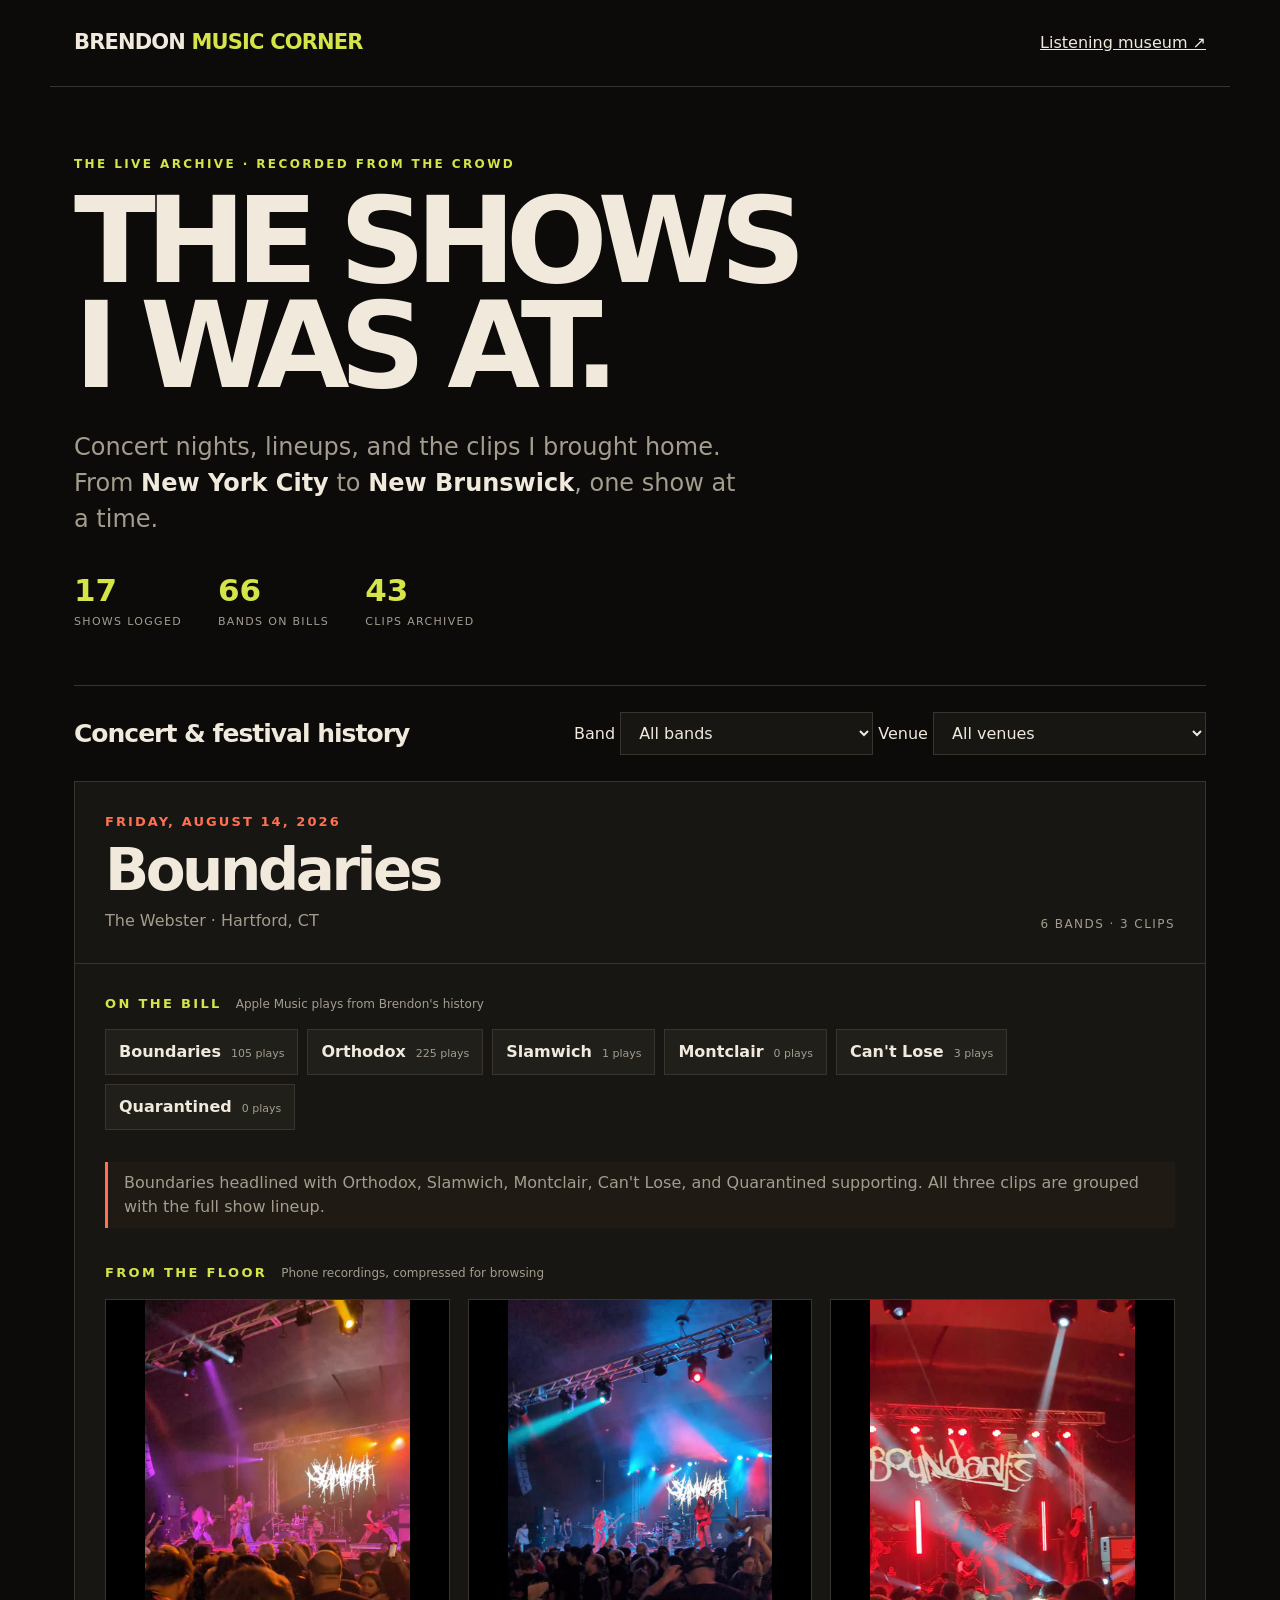
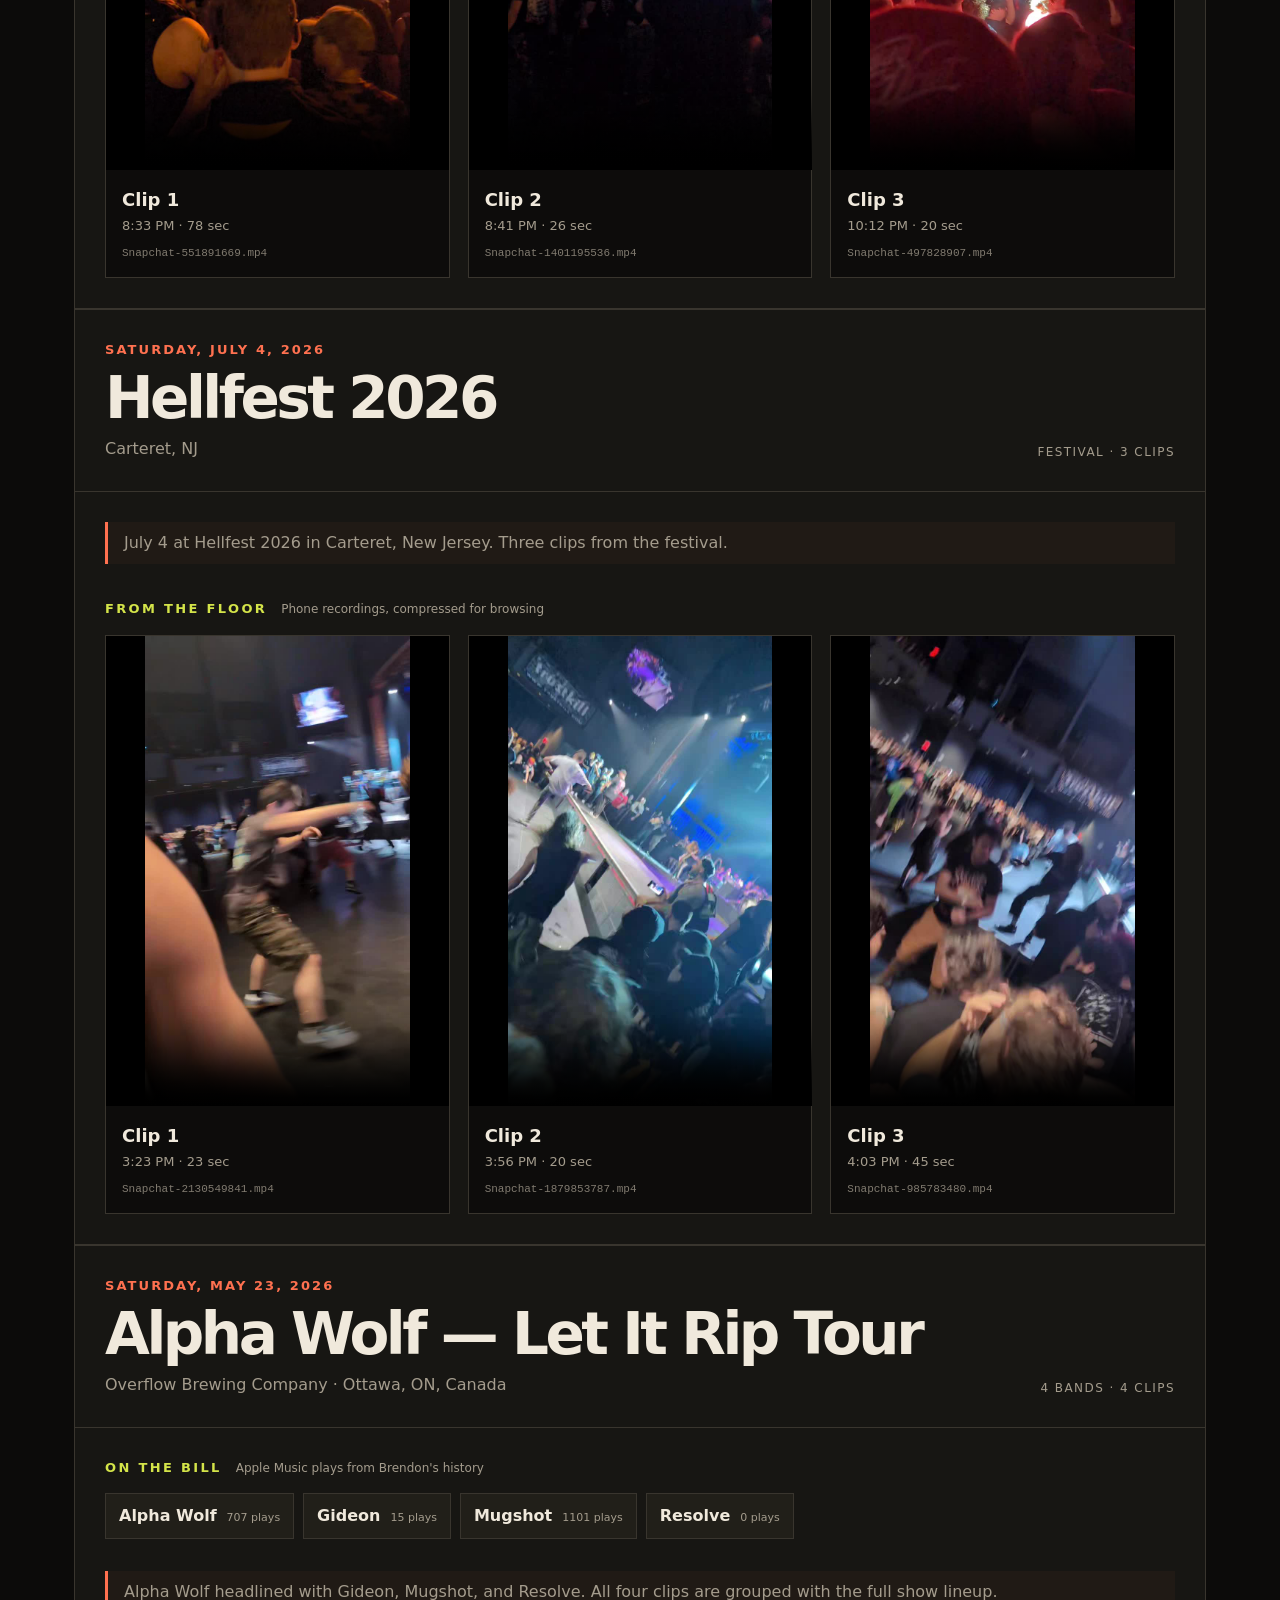
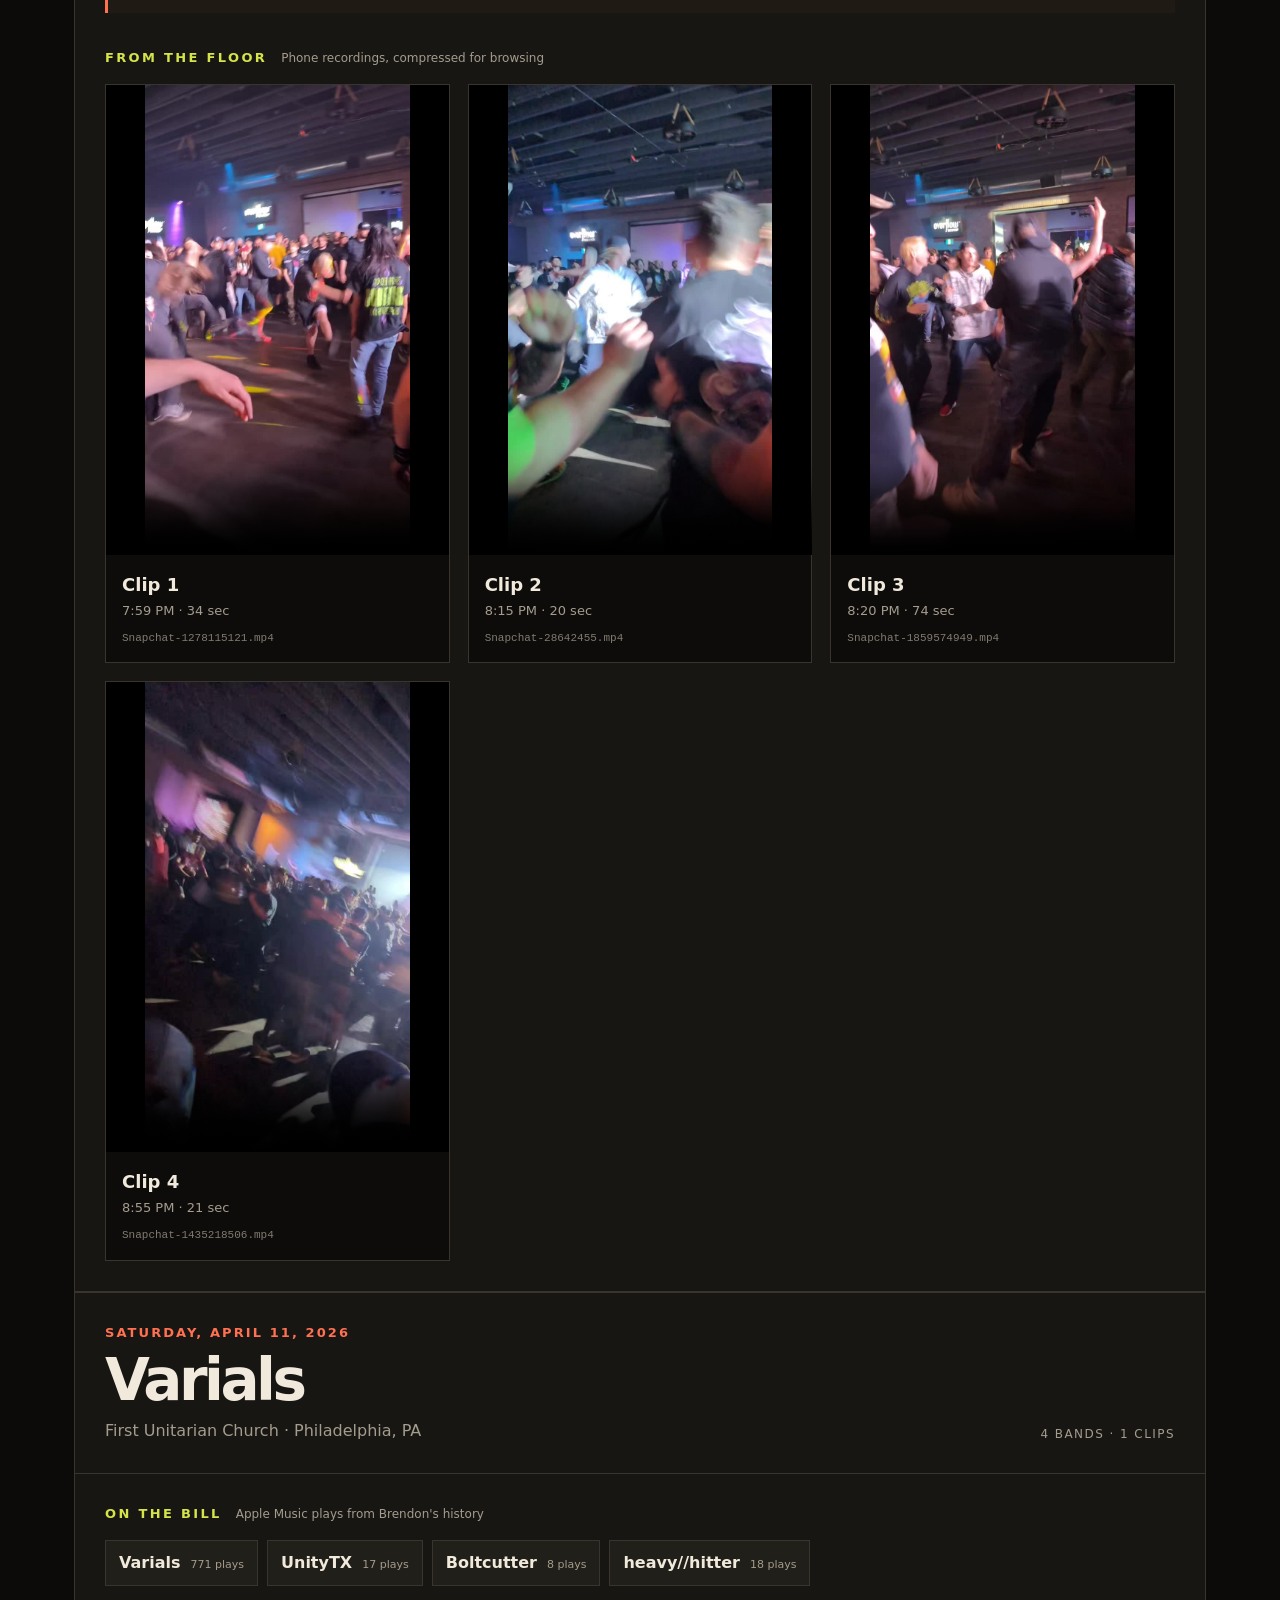
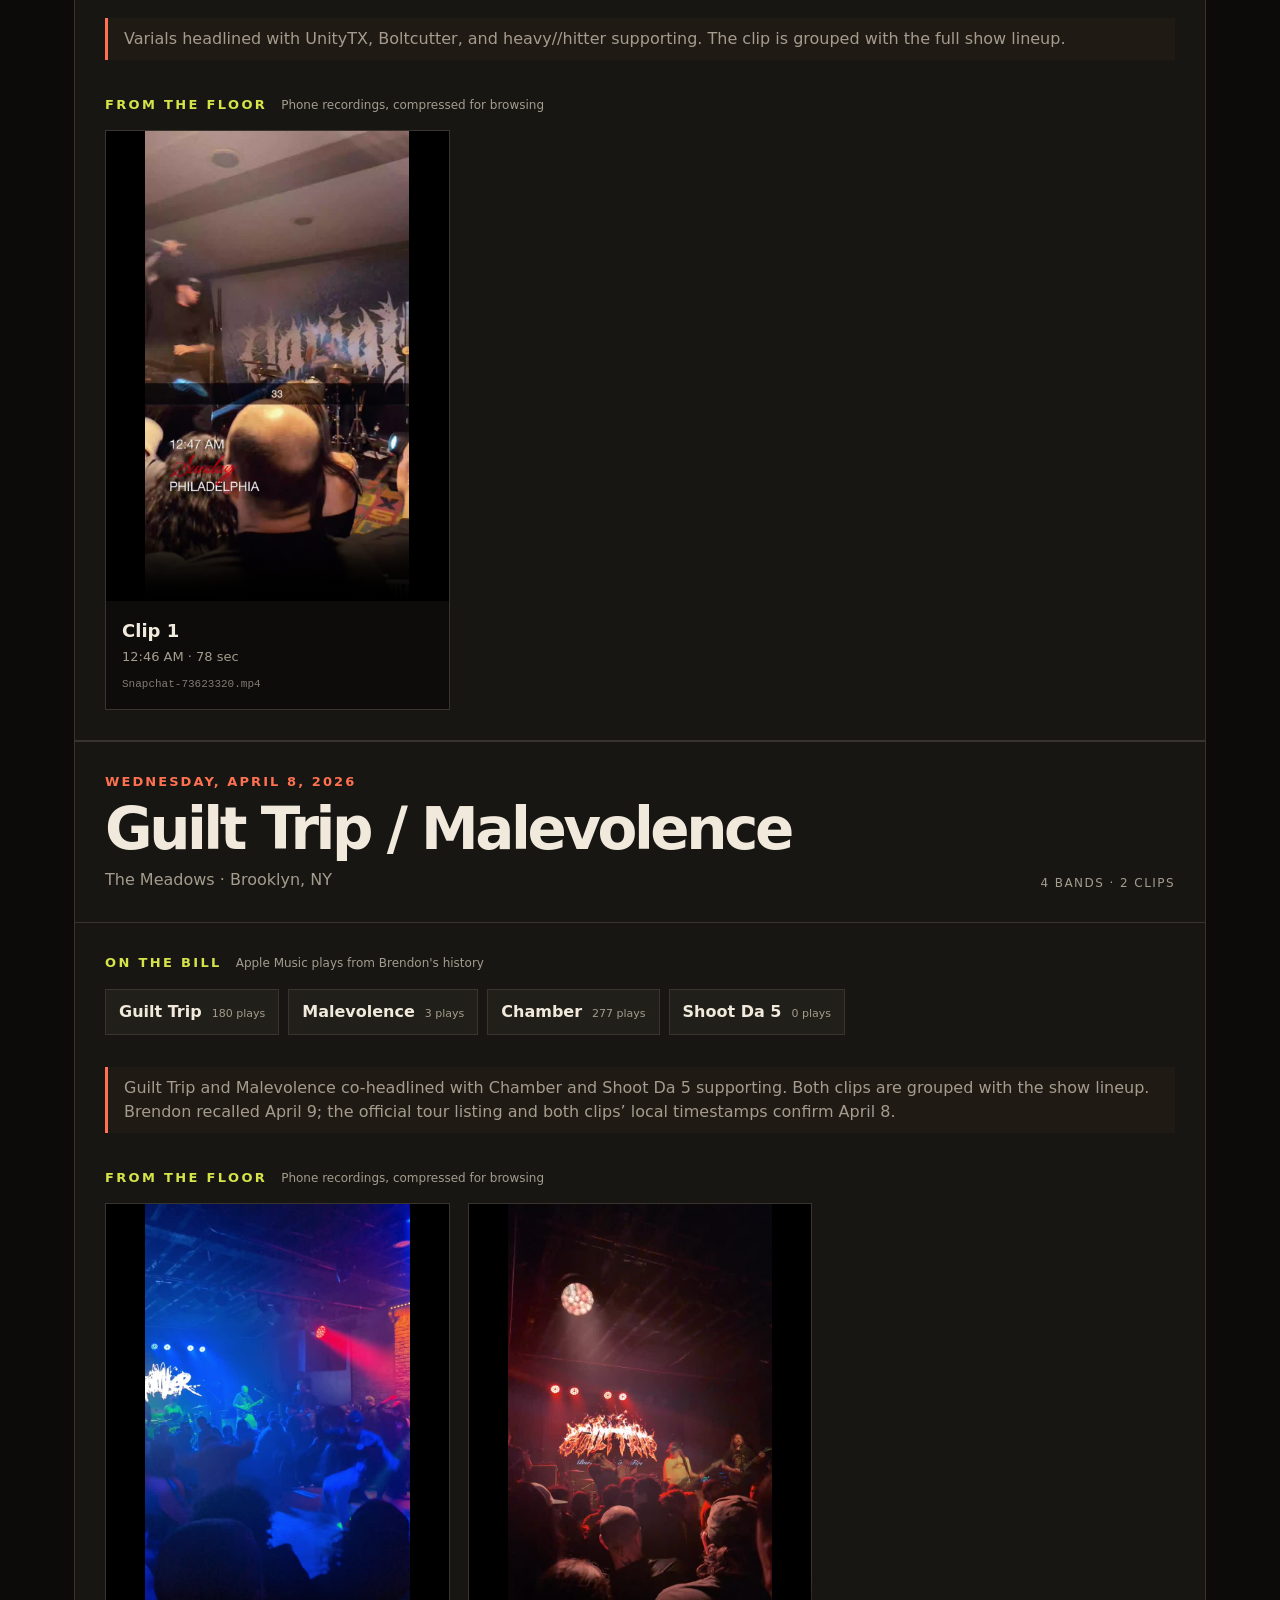
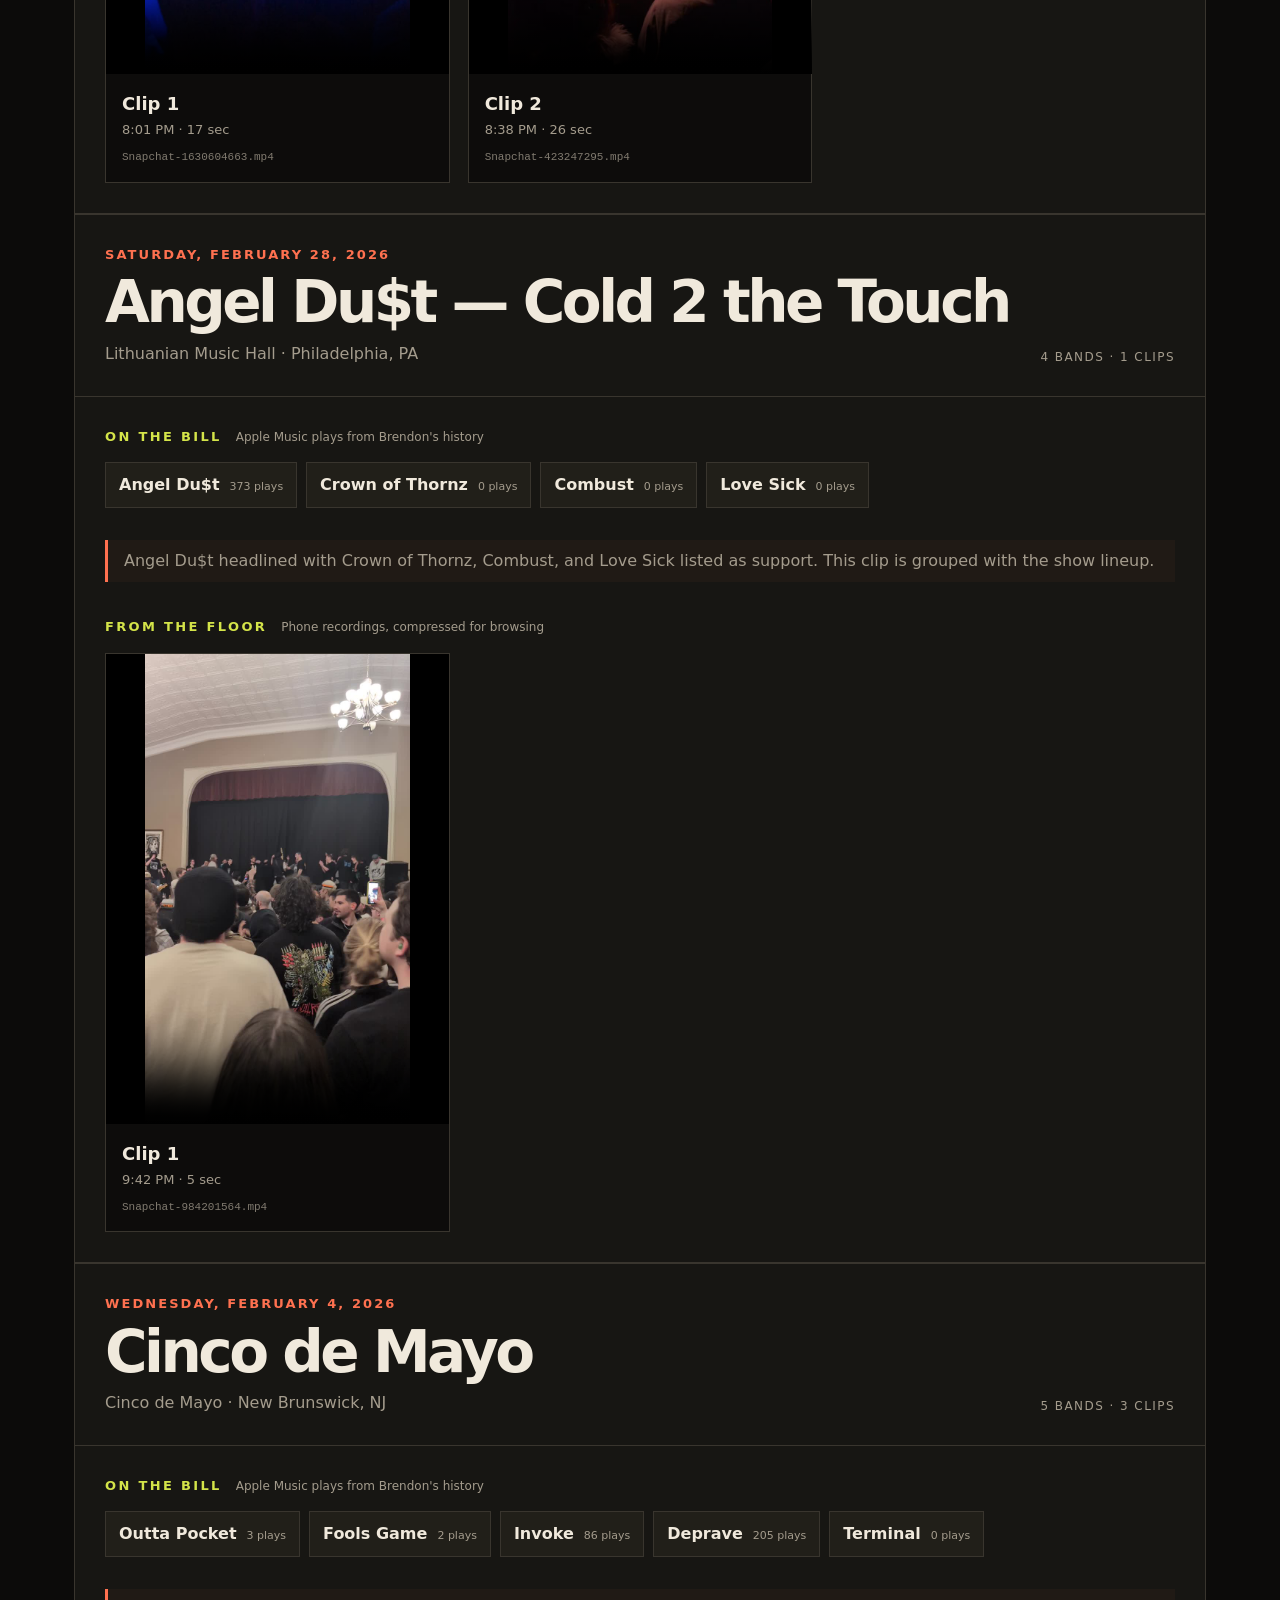
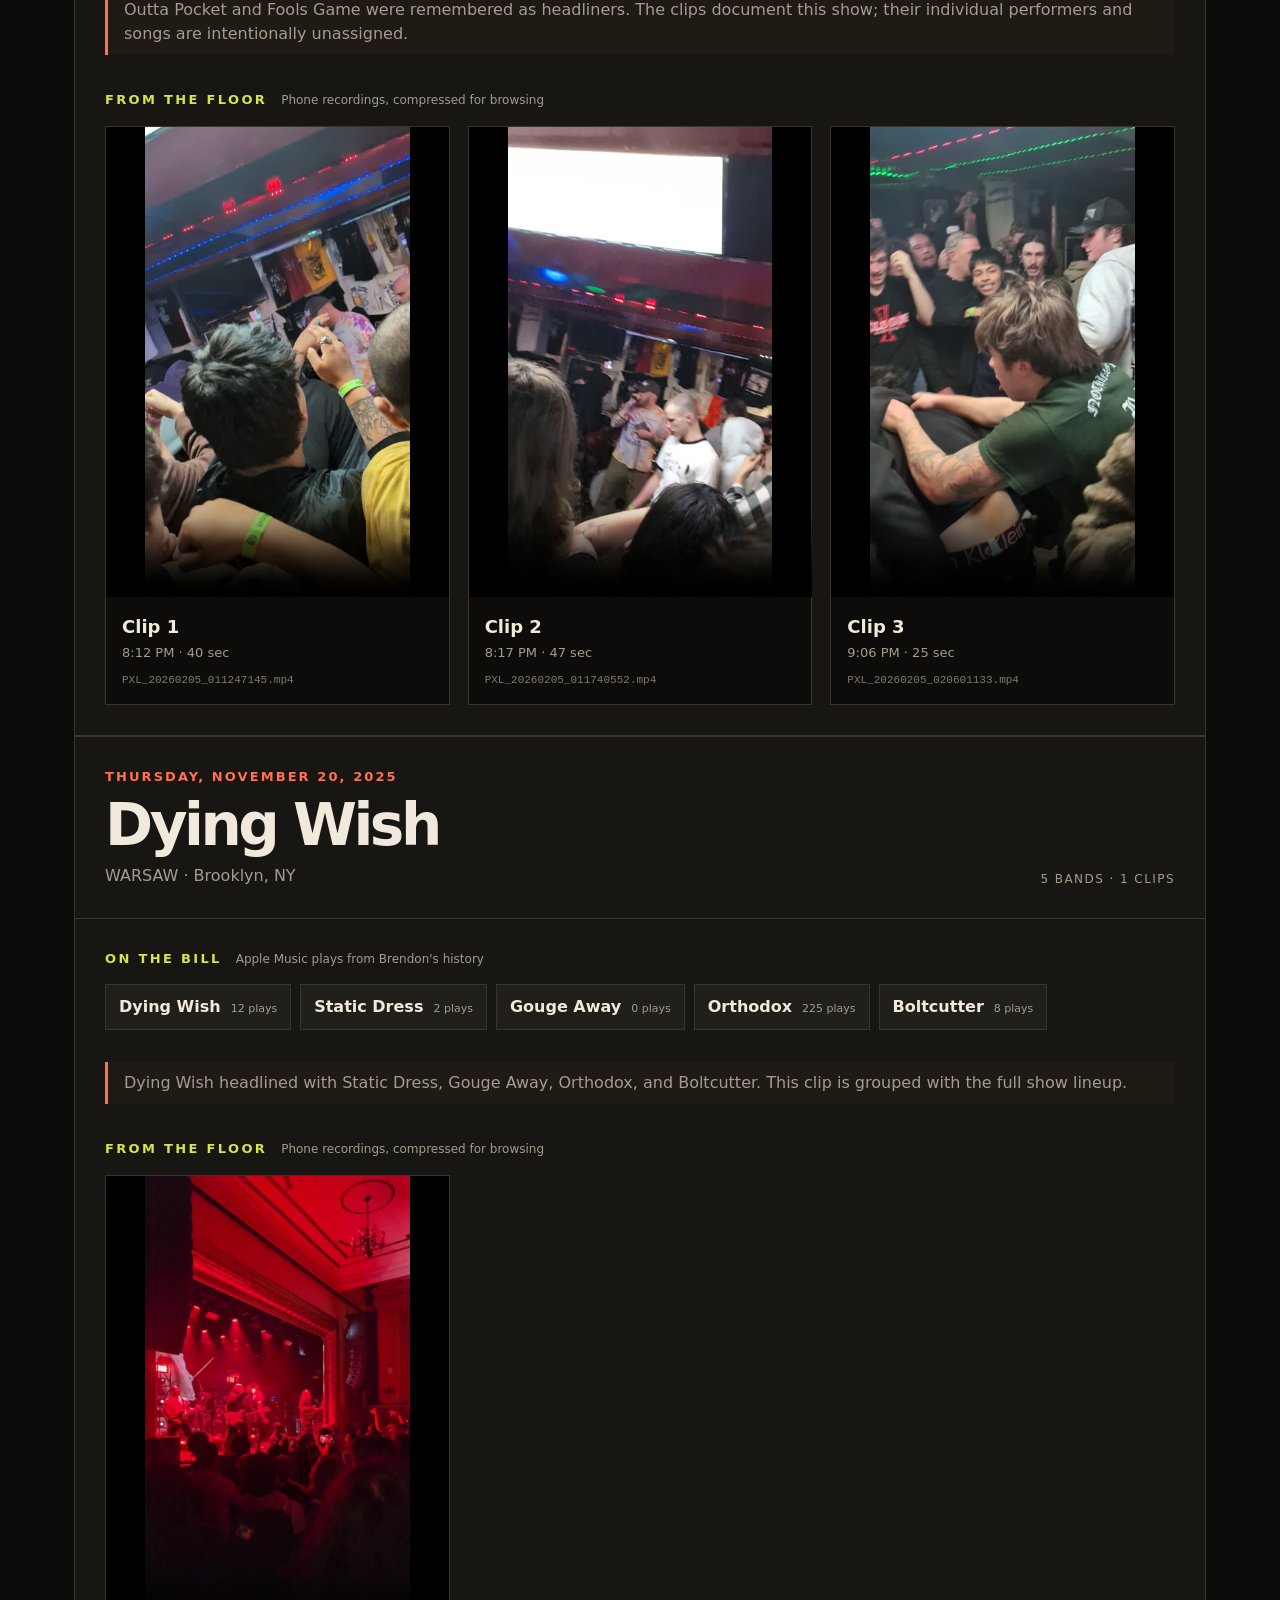
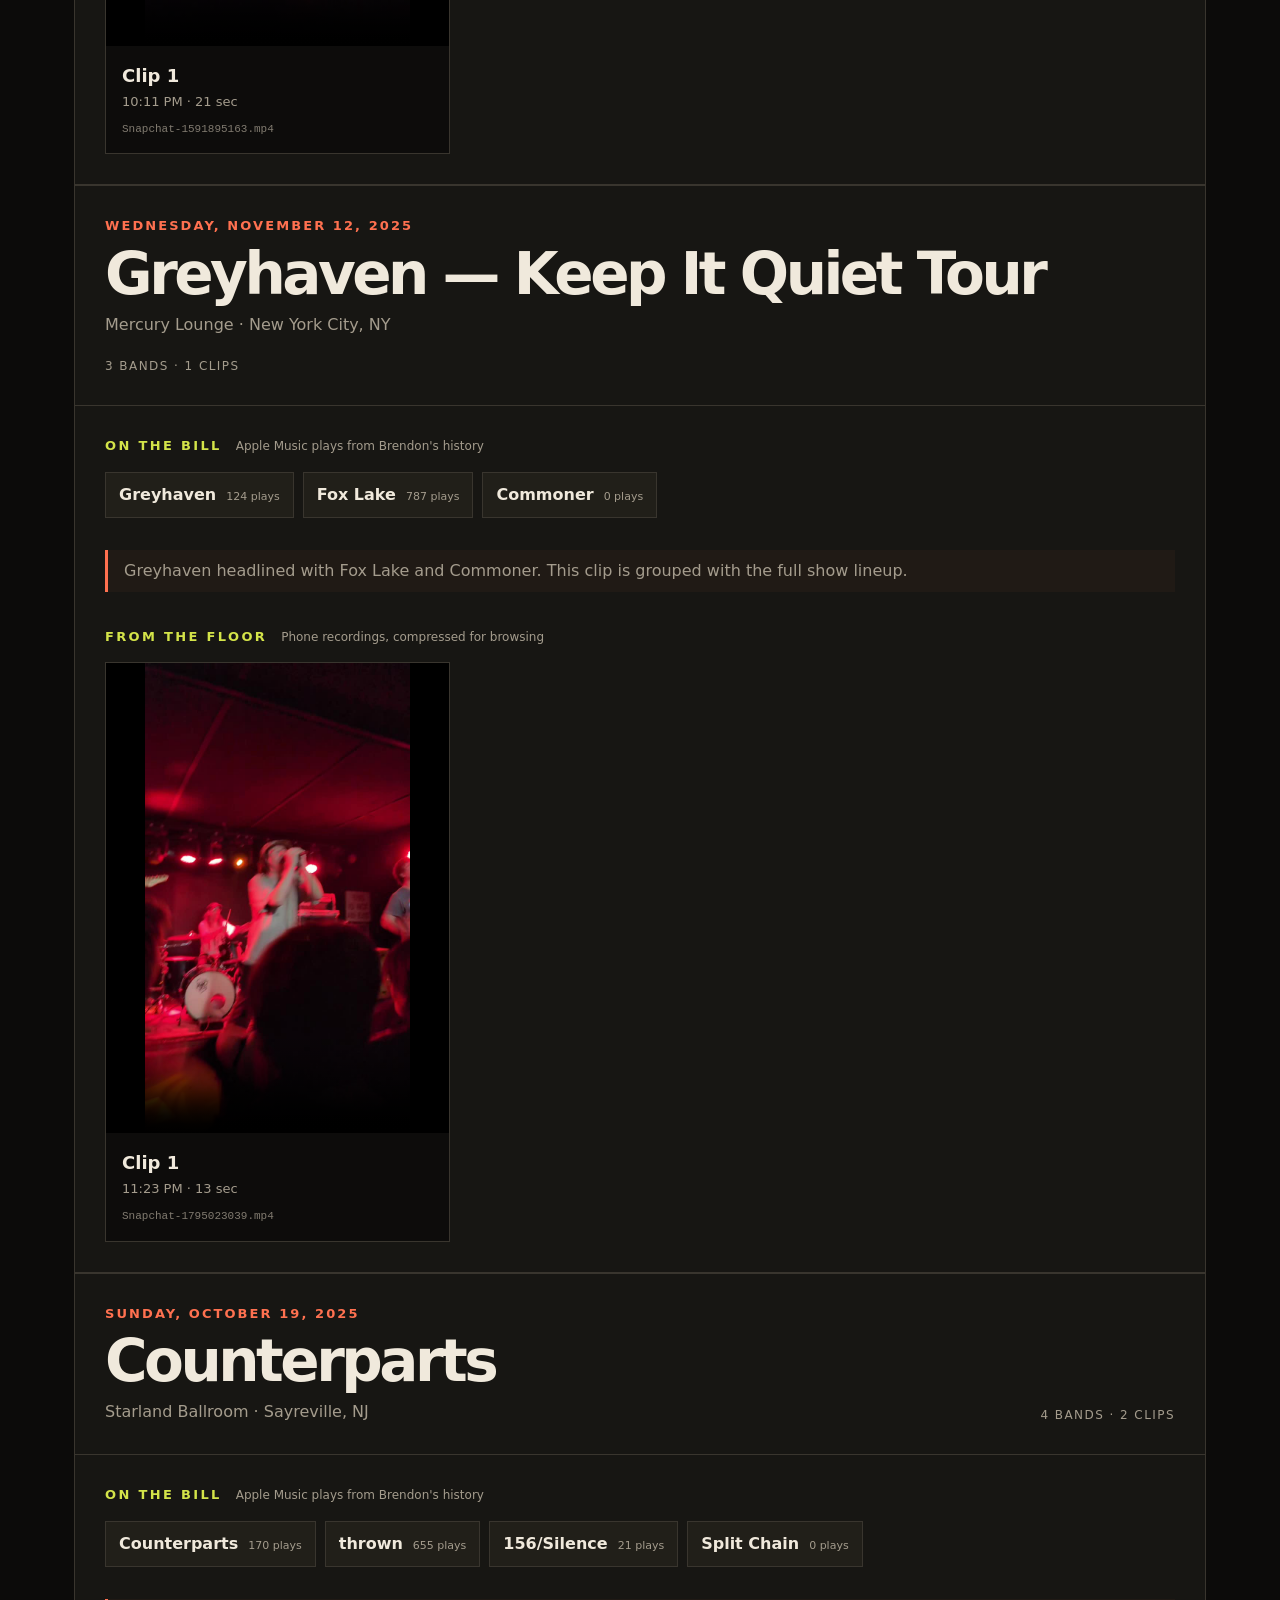
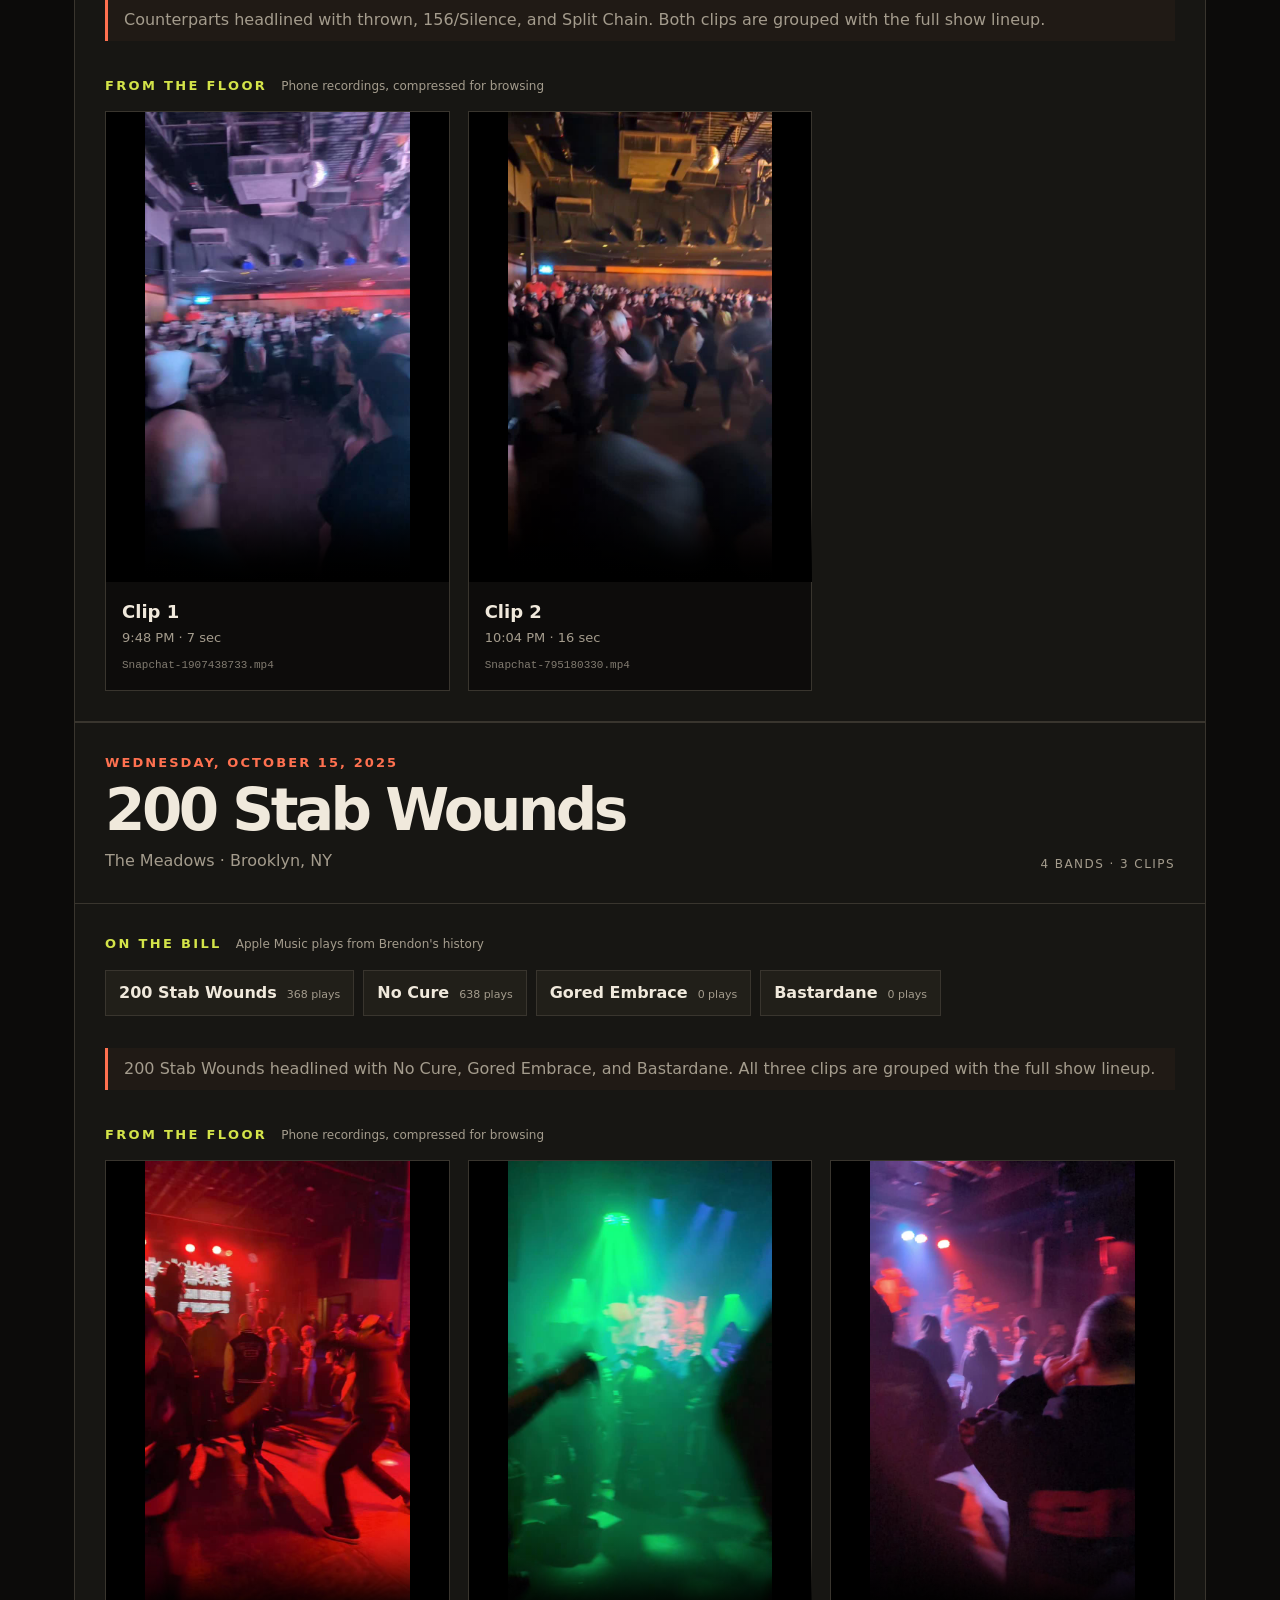
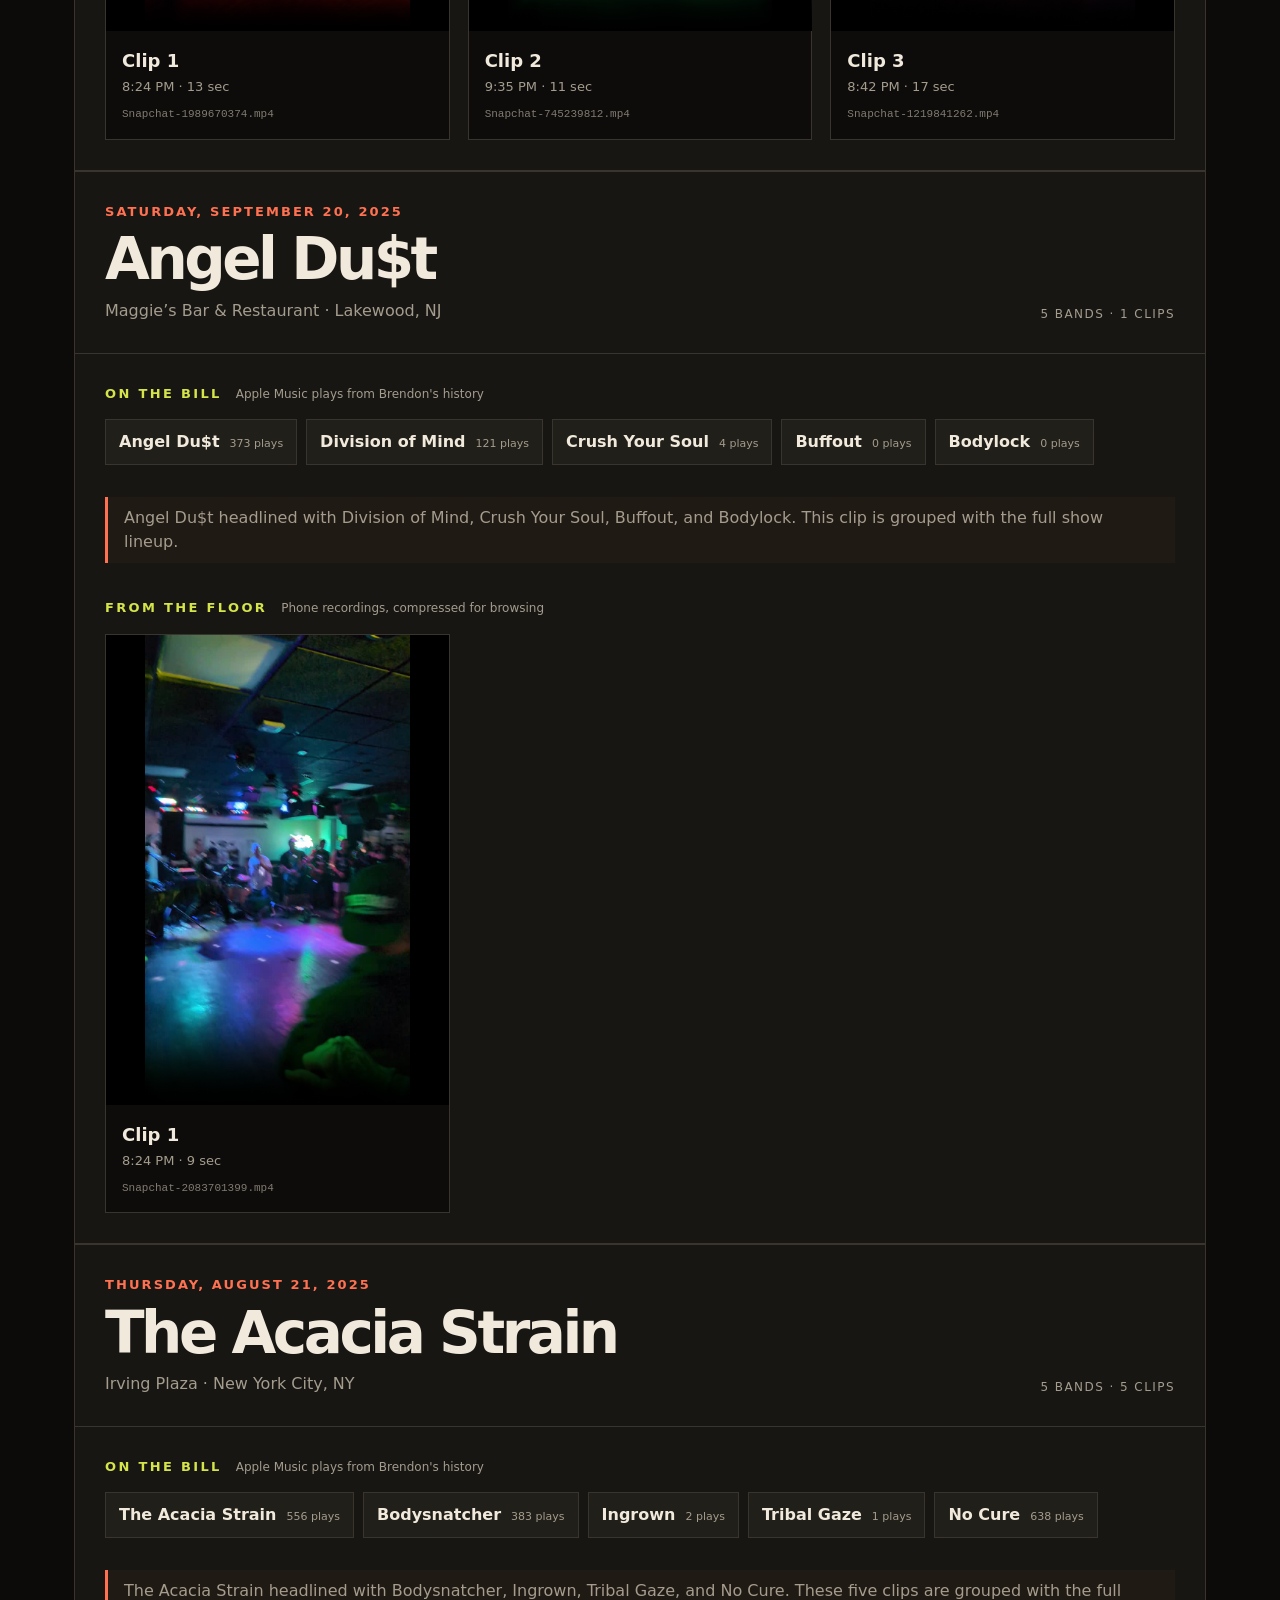
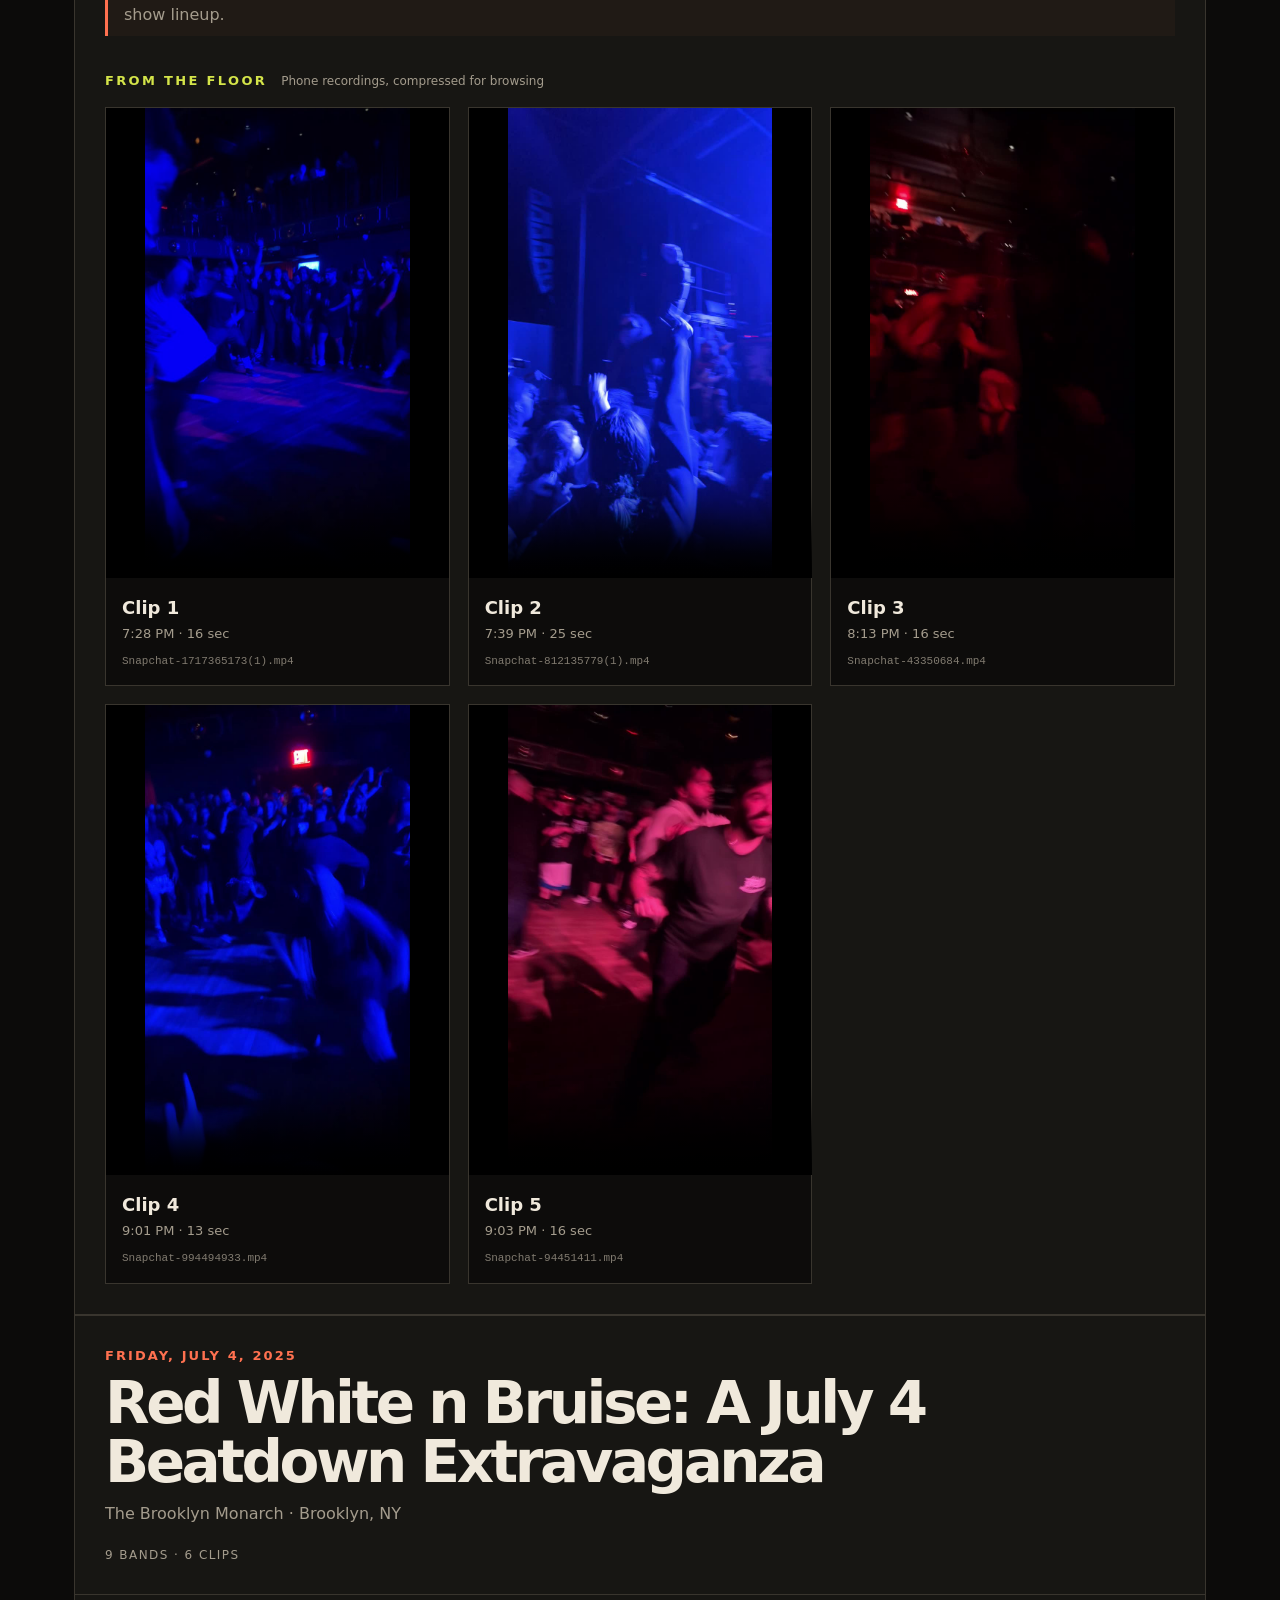
==== concerts/index.html @ b8c0dd9b "Music Museum and Concert Archive" ====
<!doctype html>
<html lang="en"><head><meta charset="utf-8"><meta name="viewport" content="width=device-width,initial-scale=1"><title>Concerts — Brendon Music Corner</title><style>
:root{color-scheme:dark;--bg:#0c0b0a;--panel:#171613;--line:#39352e;--ink:#f0e9dc;--muted:#a49c8d;--acid:#d4e449;--orange:#ff7150}*{box-sizing:border-box}body{margin:0;background:var(--bg);color:var(--ink);font:16px/1.5 system-ui,Arial,sans-serif}a{color:inherit}button,select{font:inherit}header{max-width:1180px;margin:auto;padding:27px 24px;display:flex;align-items:center;justify-content:space-between;border-bottom:1px solid var(--line)}.brand{font-weight:900;letter-spacing:-.04em;font-size:21px;text-decoration:none}.brand em{color:var(--acid);font-style:normal}header span{font-size:12px;text-transform:uppercase;letter-spacing:.16em;color:var(--muted)}main{max-width:1180px;margin:auto;padding:36px 24px 100px}.eyebrow{font-size:12px;text-transform:uppercase;letter-spacing:.2em;color:var(--acid);font-weight:800}.hero{border-bottom:1px solid var(--line);padding:32px 0 55px}h1{font-size:clamp(52px,10vw,120px);line-height:.88;letter-spacing:-.085em;text-transform:uppercase;margin:15px 0 30px;max-width:920px}.hero p{font-size:clamp(18px,2vw,24px);color:var(--muted);max-width:680px;margin:0}.hero strong{color:var(--ink)}.stats{display:flex;gap:36px;flex-wrap:wrap;margin-top:38px}.stat strong{display:block;font-size:31px;line-height:1;color:var(--acid)}.stat small{display:block;text-transform:uppercase;letter-spacing:.12em;color:var(--muted);font-size:11px;margin-top:8px}.toolbar{display:flex;gap:12px;justify-content:space-between;align-items:center;flex-wrap:wrap;padding:26px 0}.toolbar h2{margin:0;font-size:25px;letter-spacing:-.04em}.toolbar select{background:var(--panel);border:1px solid var(--line);color:var(--ink);padding:10px 14px;min-width:170px}.show{background:var(--panel);border:1px solid var(--line);overflow:hidden}.show-head{padding:30px;display:flex;justify-content:space-between;align-items:end;gap:20px;flex-wrap:wrap;border-bottom:1px solid var(--line)}.date{color:var(--orange);font-size:13px;text-transform:uppercase;letter-spacing:.16em;font-weight:900}.show h3{font-size:clamp(30px,5vw,58px);line-height:1.02;letter-spacing:-.06em;margin:9px 0}.location{color:var(--muted)}.count{font-size:12px;text-transform:uppercase;color:var(--muted);letter-spacing:.12em}.inside{padding:30px}.section-title{display:flex;align-items:baseline;gap:14px;margin:0 0 16px}.section-title h4{font-size:13px;letter-spacing:.18em;text-transform:uppercase;margin:0;color:var(--acid)}.section-title span{font-size:12px;color:var(--muted)}.bands{display:flex;flex-wrap:wrap;gap:9px;margin-bottom:32px}.band{padding:10px 13px;border:1px solid var(--line);background:#211f19;font-weight:750}.band small{font-size:11px;color:var(--muted);font-weight:400;margin-left:10px}.note{border-left:3px solid var(--orange);padding:9px 16px;color:var(--muted);margin:0 0 35px;background:#201a15}.clips{display:grid;grid-template-columns:repeat(3,minmax(0,1fr));gap:18px}.clip{border:1px solid var(--line);background:#0d0c0b;min-width:0}.clip video{display:block;width:100%;aspect-ratio:9/16;max-height:470px;object-fit:contain;background:black}.clip-info{padding:16px}.clip-info b{display:block;font-size:18px}.clip-info span{color:var(--muted);font-size:13px}.clip-info code{display:block;overflow-wrap:anywhere;color:#817b70;font-size:11px;margin-top:8px}footer{color:var(--muted);font-size:13px;margin-top:45px;border-top:1px solid var(--line);padding-top:20px}footer a{color:var(--acid)}.empty{padding:60px;color:var(--muted);border:1px solid var(--line)}@media(max-width:720px){.clips{grid-template-columns:1fr}.clip video{max-height:650px}.show-head,.inside{padding:20px}header span{display:none}}
</style></head><body><header><a class="brand" href="../">BRENDON <em>MUSIC CORNER</em></a><a href="../">Listening museum ↗</a></header><main><div class="hero"><div class="eyebrow">The live archive · recorded from the crowd</div><h1>THE SHOWS<br>I WAS AT.</h1><p>Concert nights, lineups, and the clips I brought home. From <strong>New York City</strong> to <strong>New Brunswick</strong>, one show at a time.</p><div class="stats"><div class="stat"><strong id="showTotal">3</strong><small>Shows logged</small></div><div class="stat"><strong id="bandTotal">19</strong><small>Bands on bills</small></div><div class="stat"><strong id="clipTotal">14</strong><small>Clips archived</small></div></div></div><div class="toolbar"><h2>Concert & festival history</h2><div><label for="artist">Band </label><select id="artist"><option value="">All bands</option></select> <label for="venue">Venue </label><select id="venue"><option value="">All venues</option></select></div></div><div id="shows"></div><footer>Lineups: <a href="https://www.concertarchives.org/concerts/red-white-n-bruise-a-july-4-beatdown-extravaganza" target="_blank" rel="noopener noreferrer">Brooklyn</a> · <a href="https://www.concertarchives.org/bands/fools-game" target="_blank" rel="noopener noreferrer">New Brunswick</a>. <a href="https://www.pollstar.com/events/the-acacia-strain-at-irving-plaza-8956085" target="_blank" rel="noopener noreferrer">Irving Plaza</a>. Clip times reflect the original files in New York time; clips are grouped by show.</footer></main><script id="concert-data" type="application/json">[{"id": "2026-08-14-the-webster", "date": "2026-08-14", "title": "Boundaries", "eventType": "show", "venue": "The Webster", "city": "Hartford", "region": "CT", "lineup": ["Boundaries", "Orthodox", "Slamwich", "Montclair", "Can't Lose", "Quarantined"], "metadataSource": "Brendon \u2014 supplied date, venue, and lineup", "note": "Boundaries headlined with Orthodox, Slamwich, Montclair, Can't Lose, and Quarantined supporting. All three clips are grouped with the full show lineup.", "artistPlays": {"Boundaries": 105, "Orthodox": 225, "Slamwich": 1, "Can't Lose": 3}, "media": [{"id": "clip-Snapchat-551891669", "type": "video", "file": "media/Snapchat-551891669.mp4", "original": "Snapchat-551891669.mp4", "poster": "media/Snapchat-551891669.jpg", "capturedLocal": "2026-08-14T20:33:49-04:00", "durationSeconds": 77.58}, {"id": "clip-Snapchat-1401195536", "type": "video", "file": "media/Snapchat-1401195536.mp4", "original": "Snapchat-1401195536.mp4", "poster": "media/Snapchat-1401195536.jpg", "capturedLocal": "2026-08-14T20:41:47-04:00", "durationSeconds": 26.47}, {"id": "clip-Snapchat-497828907", "type": "video", "file": "media/Snapchat-497828907.mp4", "original": "Snapchat-497828907.mp4", "poster": "media/Snapchat-497828907.jpg", "capturedLocal": "2026-08-14T22:12:22-04:00", "durationSeconds": 20.06}]}, {"id": "2026-07-04-hellfest", "date": "2026-07-04", "title": "Hellfest 2026", "eventType": "festival", "venue": null, "city": "Carteret", "region": "NJ", "lineup": [], "note": "July 4 at Hellfest 2026 in Carteret, New Jersey. Three clips from the festival.", "artistPlays": {}, "media": [{"id": "clip-Snapchat-2130549841", "type": "video", "file": "media/Snapchat-2130549841.mp4", "original": "Snapchat-2130549841.mp4", "poster": "media/Snapchat-2130549841.jpg", "capturedLocal": "2026-07-04T15:23:36-04:00", "durationSeconds": 22.69}, {"id": "clip-Snapchat-1879853787", "type": "video", "file": "media/Snapchat-1879853787.mp4", "original": "Snapchat-1879853787.mp4", "poster": "media/Snapchat-1879853787.jpg", "capturedLocal": "2026-07-04T15:56:42-04:00", "durationSeconds": 19.52}, {"id": "clip-Snapchat-985783480", "type": "video", "file": "media/Snapchat-985783480.mp4", "original": "Snapchat-985783480.mp4", "poster": "media/Snapchat-985783480.jpg", "capturedLocal": "2026-07-04T16:03:49-04:00", "durationSeconds": 44.98}], "metadataSource": "Brendon \u2014 supplied date, festival name, and location"}, {"id": "2026-05-23-overflow-ottawa", "date": "2026-05-23", "title": "Alpha Wolf \u2014 Let It Rip Tour", "eventType": "show", "venue": "Overflow Brewing Company", "city": "Ottawa", "region": "ON", "country": "Canada", "lineup": ["Alpha Wolf", "Gideon", "Mugshot", "Resolve"], "lineupSource": "https://www.jambase.com/show/alpha-wolf-overflow-brewing-company-20260523", "note": "Alpha Wolf headlined with Gideon, Mugshot, and Resolve. All four clips are grouped with the full show lineup.", "artistPlays": {"Mugshot": 1101, "Alpha Wolf": 707, "Gideon": 15}, "media": [{"id": "clip-Snapchat-1278115121", "type": "video", "file": "media/Snapchat-1278115121.mp4", "original": "Snapchat-1278115121.mp4", "poster": "media/Snapchat-1278115121.jpg", "capturedLocal": "2026-05-23T19:59:43-04:00", "durationSeconds": 34.21}, {"id": "clip-Snapchat-28642455", "type": "video", "file": "media/Snapchat-28642455.mp4", "original": "Snapchat-28642455.mp4", "poster": "media/Snapchat-28642455.jpg", "capturedLocal": "2026-05-23T20:15:09-04:00", "durationSeconds": 20.07}, {"id": "clip-Snapchat-1859574949", "type": "video", "file": "media/Snapchat-1859574949.mp4", "original": "Snapchat-1859574949.mp4", "poster": "media/Snapchat-1859574949.jpg", "capturedLocal": "2026-05-23T20:20:43-04:00", "durationSeconds": 74.3}, {"id": "clip-Snapchat-1435218506", "type": "video", "file": "media/Snapchat-1435218506.mp4", "original": "Snapchat-1435218506.mp4", "poster": "media/Snapchat-1435218506.jpg", "capturedLocal": "2026-05-23T20:55:58-04:00", "durationSeconds": 20.73}]}, {"id": "2026-04-11-first-unitarian-church", "date": "2026-04-11", "title": "Varials", "eventType": "show", "venue": "First Unitarian Church", "city": "Philadelphia", "region": "PA", "lineup": ["Varials", "UnityTX", "Boltcutter", "heavy//hitter"], "metadataSource": "Brendon \u2014 supplied date, venue, and lineup", "note": "Varials headlined with UnityTX, Boltcutter, and heavy//hitter supporting. The clip is grouped with the full show lineup.", "artistPlays": {"Varials": 771, "UnityTX": 17, "Boltcutter": 8, "heavy//hitter": 18}, "media": [{"id": "clip-Snapchat-73623320", "type": "video", "file": "media/Snapchat-73623320.mp4", "original": "Snapchat-73623320.mp4", "poster": "media/Snapchat-73623320.jpg", "capturedLocal": "2026-04-12T00:46:57-04:00", "durationSeconds": 78.14}]}, {"id": "2026-04-08-the-meadows", "date": "2026-04-08", "title": "Guilt Trip / Malevolence", "eventType": "show", "venue": "The Meadows", "city": "Brooklyn", "region": "NY", "lineup": ["Guilt Trip", "Malevolence", "Chamber", "Shoot Da 5"], "lineupSource": "https://www.concertarchives.org/bands/shoot-da-5", "dateSource": "https://www.nuclearblast.com/blogs/news/malevolence-announce-co-headline-spring-tour-with-guilt-trip", "note": "Guilt Trip and Malevolence co-headlined with Chamber and Shoot Da 5 supporting. Both clips are grouped with the show lineup. Brendon recalled April 9; the official tour listing and both clips\u2019 local timestamps confirm April 8.", "artistPlays": {"Guilt Trip": 180, "Malevolence": 3, "Chamber": 277}, "media": [{"id": "clip-Snapchat-1630604663", "type": "video", "file": "media/Snapchat-1630604663.mp4", "original": "Snapchat-1630604663.mp4", "poster": "media/Snapchat-1630604663.jpg", "capturedLocal": "2026-04-08T20:01:29-04:00", "durationSeconds": 16.88}, {"id": "clip-Snapchat-423247295", "type": "video", "file": "media/Snapchat-423247295.mp4", "original": "Snapchat-423247295.mp4", "poster": "media/Snapchat-423247295.jpg", "capturedLocal": "2026-04-08T20:38:07-04:00", "durationSeconds": 25.84}]}, {"id": "2026-02-28-lithuanian-music-hall", "date": "2026-02-28", "title": "Angel Du$t \u2014 Cold 2 the Touch", "eventType": "show", "venue": "Lithuanian Music Hall", "city": "Philadelphia", "region": "PA", "lineup": ["Angel Du$t", "Crown of Thornz", "Combust", "Love Sick"], "lineupSource": "https://philly.askapunk.net/place/35/Lithuanian%20Music%20Hall", "note": "Angel Du$t headlined with Crown of Thornz, Combust, and Love Sick listed as support. This clip is grouped with the show lineup.", "artistPlays": {"Angel Du$t": 373}, "media": [{"id": "clip-Snapchat-984201564", "type": "video", "file": "media/Snapchat-984201564.mp4", "original": "Snapchat-984201564.mp4", "poster": "media/Snapchat-984201564.jpg", "capturedLocal": "2026-02-28T21:42:31-05:00", "durationSeconds": 4.85}]}, {"id": "2026-02-04-cinco-de-mayo", "date": "2026-02-04", "venue": "Cinco de Mayo", "city": "New Brunswick", "region": "NJ", "lineup": ["Outta Pocket", "Fools Game", "Invoke", "Deprave", "Terminal"], "lineupSource": "https://www.concertarchives.org/bands/fools-game", "note": "Outta Pocket and Fools Game were remembered as headliners. The clips document this show; their individual performers and songs are intentionally unassigned.", "artistPlays": {"Outta Pocket": 3, "Fools Game": 2, "Invoke": 86, "Deprave": 205, "Terminal": 0}, "media": [{"id": "clip-1", "type": "video", "file": "media/PXL_20260205_011247145.mp4", "original": "PXL_20260205_011247145.mp4", "poster": "media/PXL_20260205_011247145.jpg", "capturedLocal": "2026-02-04T20:12:47-05:00", "durationSeconds": 40.17}, {"id": "clip-2", "type": "video", "file": "media/PXL_20260205_011740552.mp4", "original": "PXL_20260205_011740552.mp4", "poster": "media/PXL_20260205_011740552.jpg", "capturedLocal": "2026-02-04T20:17:40-05:00", "durationSeconds": 47.46}, {"id": "clip-3", "type": "video", "file": "media/PXL_20260205_020601133.mp4", "original": "PXL_20260205_020601133.mp4", "poster": "media/PXL_20260205_020601133.jpg", "capturedLocal": "2026-02-04T21:06:01-05:00", "durationSeconds": 24.58}]}, {"id": "2025-11-20-warsaw", "date": "2025-11-20", "title": "Dying Wish", "eventType": "show", "venue": "WARSAW", "city": "Brooklyn", "region": "NY", "lineup": ["Dying Wish", "Static Dress", "Gouge Away", "Orthodox", "Boltcutter"], "metadataSource": "Brendon \u2014 date, venue, and lineup supplied", "note": "Dying Wish headlined with Static Dress, Gouge Away, Orthodox, and Boltcutter. This clip is grouped with the full show lineup.", "artistPlays": {"Orthodox": 225, "Static Dress": 2, "Boltcutter": 8, "Dying Wish": 12}, "media": [{"id": "clip-Snapchat-1591895163", "type": "video", "file": "media/Snapchat-1591895163.mp4", "original": "Snapchat-1591895163.mp4", "poster": "media/Snapchat-1591895163.jpg", "capturedLocal": "2025-11-20T22:11:21-05:00", "durationSeconds": 21.48}]}, {"id": "2025-11-12-mercury-lounge", "date": "2025-11-12", "title": "Greyhaven \u2014 Keep It Quiet Tour", "eventType": "show", "venue": "Mercury Lounge", "city": "New York City", "region": "NY", "lineup": ["Greyhaven", "Fox Lake", "Commoner"], "lineupSource": "https://discover.events.com/us/new-york/bowery/e/amp/leisure/greyhaven-quiet-tour-mercury-lounge-454652069", "note": "Greyhaven headlined with Fox Lake and Commoner. This clip is grouped with the full show lineup.", "artistPlays": {"Fox Lake": 787, "Greyhaven": 124}, "media": [{"id": "clip-Snapchat-1795023039", "type": "video", "file": "media/Snapchat-1795023039.mp4", "original": "Snapchat-1795023039.mp4", "poster": "media/Snapchat-1795023039.jpg", "capturedLocal": "2025-11-12T23:23:59-05:00", "durationSeconds": 12.77}]}, {"id": "2025-10-19-starland-ballroom", "date": "2025-10-19", "title": "Counterparts", "eventType": "show", "venue": "Starland Ballroom", "city": "Sayreville", "region": "NJ", "lineup": ["Counterparts", "thrown", "156/Silence", "Split Chain"], "metadataSource": "Brendon \u2014 date, venue, and lineup supplied", "note": "Counterparts headlined with thrown, 156/Silence, and Split Chain. Both clips are grouped with the full show lineup.", "artistPlays": {"thrown": 655, "Counterparts": 170, "156/Silence": 21}, "media": [{"id": "clip-Snapchat-1907438733", "type": "video", "file": "media/Snapchat-1907438733.mp4", "original": "Snapchat-1907438733.mp4", "poster": "media/Snapchat-1907438733.jpg", "capturedLocal": "2025-10-19T21:48:32-04:00", "durationSeconds": 6.54}, {"id": "clip-Snapchat-795180330", "type": "video", "file": "media/Snapchat-795180330.mp4", "original": "Snapchat-795180330.mp4", "poster": "media/Snapchat-795180330.jpg", "capturedLocal": "2025-10-19T22:04:55-04:00", "durationSeconds": 16.41}]}, {"id": "2025-10-15-the-meadows", "date": "2025-10-15", "title": "200 Stab Wounds", "eventType": "show", "venue": "The Meadows", "city": "Brooklyn", "region": "NY", "lineup": ["200 Stab Wounds", "No Cure", "Gored Embrace", "Bastardane"], "lineupSource": "https://www.ohmyrockness.com/shows/457229-200-stab-wounds-no-cure-gored-embrace-bastardane-the-meadows", "note": "200 Stab Wounds headlined with No Cure, Gored Embrace, and Bastardane. All three clips are grouped with the full show lineup.", "artistPlays": {"200 Stab Wounds": 368, "No Cure": 638}, "media": [{"id": "clip-Snapchat-1989670374", "type": "video", "file": "media/Snapchat-1989670374.mp4", "original": "Snapchat-1989670374.mp4", "poster": "media/Snapchat-1989670374.jpg", "capturedLocal": "2025-10-15T20:24:44-04:00", "durationSeconds": 13.29}, {"id": "clip-Snapchat-745239812", "type": "video", "file": "media/Snapchat-745239812.mp4", "original": "Snapchat-745239812.mp4", "poster": "media/Snapchat-745239812.jpg", "capturedLocal": "2025-10-15T21:35:55-04:00", "durationSeconds": 11.15}, {"id": "clip-Snapchat-1219841262", "type": "video", "file": "media/Snapchat-1219841262.mp4", "original": "Snapchat-1219841262.mp4", "poster": "media/Snapchat-1219841262.jpg", "capturedLocal": "2026-04-07T20:42:46-04:00", "durationSeconds": 16.85}]}, {"id": "2025-09-20-maggies", "date": "2025-09-20", "title": "Angel Du$t", "venue": "Maggie\u2019s Bar & Restaurant", "city": "Lakewood", "region": "NJ", "lineup": ["Angel Du$t", "Division of Mind", "Crush Your Soul", "Buffout", "Bodylock"], "lineupSource": "https://www.concertarchives.org/concerts/angel-du-t-division-of-mind-crush-your-soul-buffout-bodylock", "note": "Angel Du$t headlined with Division of Mind, Crush Your Soul, Buffout, and Bodylock. This clip is grouped with the full show lineup.", "artistPlays": {"Angel Du$t": 373, "Division of Mind": 121, "Crush Your Soul": 4}, "media": [{"id": "clip-2083701399", "type": "video", "file": "media/Snapchat-2083701399.mp4", "original": "Snapchat-2083701399.mp4", "poster": "media/Snapchat-2083701399.jpg", "capturedLocal": "2025-09-20T20:24:00-04:00", "durationSeconds": 8.64}]}, {"id": "2025-08-21-irving-plaza", "date": "2025-08-21", "title": "The Acacia Strain", "venue": "Irving Plaza", "city": "New York City", "region": "NY", "lineup": ["The Acacia Strain", "Bodysnatcher", "Ingrown", "Tribal Gaze", "No Cure"], "lineupSource": "https://www.pollstar.com/events/the-acacia-strain-at-irving-plaza-8956085", "note": "The Acacia Strain headlined with Bodysnatcher, Ingrown, Tribal Gaze, and No Cure. These five clips are grouped with the full show lineup.", "artistPlays": {"The Acacia Strain": 556, "Bodysnatcher": 383, "Ingrown": 2, "Tribal Gaze": 1, "No Cure": 638}, "media": [{"id": "clip-Snapchat-1717365173(1)", "type": "video", "file": "media/Snapchat-1717365173(1).mp4", "original": "Snapchat-1717365173(1).mp4", "poster": "media/Snapchat-1717365173(1).jpg", "capturedLocal": "2025-08-21T19:28:07-04:00", "durationSeconds": 15.88}, {"id": "clip-Snapchat-812135779(1)", "type": "video", "file": "media/Snapchat-812135779(1).mp4", "original": "Snapchat-812135779(1).mp4", "poster": "media/Snapchat-812135779(1).jpg", "capturedLocal": "2025-08-21T19:39:25-04:00", "durationSeconds": 25.18}, {"id": "clip-Snapchat-43350684", "type": "video", "file": "media/Snapchat-43350684.mp4", "original": "Snapchat-43350684.mp4", "poster": "media/Snapchat-43350684.jpg", "capturedLocal": "2025-08-21T20:13:05-04:00", "durationSeconds": 15.78}, {"id": "clip-Snapchat-994494933", "type": "video", "file": "media/Snapchat-994494933.mp4", "original": "Snapchat-994494933.mp4", "poster": "media/Snapchat-994494933.jpg", "capturedLocal": "2025-08-21T21:01:14-04:00", "durationSeconds": 13.26}, {"id": "clip-Snapchat-94451411", "type": "video", "file": "media/Snapchat-94451411.mp4", "original": "Snapchat-94451411.mp4", "poster": "media/Snapchat-94451411.jpg", "capturedLocal": "2025-08-21T21:03:59-04:00", "durationSeconds": 15.91}]}, {"id": "2025-07-04-red-white-n-bruise", "date": "2025-07-04", "title": "Red White n Bruise: A July 4 Beatdown Extravaganza", "venue": "The Brooklyn Monarch", "city": "Brooklyn", "region": "NY", "lineup": ["Orthodox", "VCTMS", "Crystal Lake", "Not Enough Space", "Mugshot", "Omerta", "Face Yourself", "fromjoy", "Newcomer"], "lineupSource": "https://www.concertarchives.org/concerts/red-white-n-bruise-a-july-4-beatdown-extravaganza", "note": "Orthodox headlined. All six clips belong to this concert; the bands appearing in individual clips are intentionally unassigned.", "artistPlays": {"Orthodox": 225, "VCTMS": 87, "Crystal Lake": 1, "Not Enough Space": 0, "Mugshot": 1101, "Omerta": 62, "Face Yourself": 3, "fromjoy": 44, "Newcomer": 3}, "media": [{"id": "clip-1180802422", "type": "video", "file": "media/Snapchat-1180802422.mp4", "original": "Snapchat-1180802422.mp4", "poster": "media/Snapchat-1180802422.jpg", "capturedLocal": "2025-07-04T17:14:49-04:00", "durationSeconds": 10.12}, {"id": "clip-315173812", "type": "video", "file": "media/Snapchat-315173812.mp4", "original": "Snapchat-315173812.mp4", "poster": "media/Snapchat-315173812.jpg", "capturedLocal": "2025-07-04T18:59:31-04:00", "durationSeconds": 19.18}, {"id": "clip-978533766", "type": "video", "file": "media/Snapchat-978533766.mp4", "original": "Snapchat-978533766.mp4", "poster": "media/Snapchat-978533766.jpg", "capturedLocal": "2025-07-04T19:54:20-04:00", "durationSeconds": 12.03}, {"id": "clip-1215413871", "type": "video", "file": "media/Snapchat-1215413871.mp4", "original": "Snapchat-1215413871.mp4", "poster": "media/Snapchat-1215413871.jpg", "capturedLocal": "2025-07-04T19:54:40-04:00", "durationSeconds": 18.45}, {"id": "clip-661707215", "type": "video", "file": "media/Snapchat-661707215.mp4", "original": "Snapchat-661707215.mp4", "poster": "media/Snapchat-661707215.jpg", "capturedLocal": "2025-07-04T20:53:41-04:00", "durationSeconds": 10.93}, {"id": "clip-619465806", "type": "video", "file": "media/Snapchat-619465806.mp4", "original": "Snapchat-619465806.mp4", "poster": "media/Snapchat-619465806.jpg", "capturedLocal": "2025-07-04T21:03:55-04:00", "durationSeconds": 8.13}]}, {"id": "2024-06-23-brooklyn-paramount", "date": "2024-06-23", "title": "The Dillinger Escape Plan", "eventType": "show", "venue": "Brooklyn Paramount", "city": "Brooklyn", "region": "NY", "lineup": ["The Dillinger Escape Plan", "Deadguy", "Candy", "Car Bomb", "The Callous Daoboys"], "metadataSource": "Brendon \u2014 date, venue, and lineup supplied", "note": "The Dillinger Escape Plan headlined with Deadguy, Candy, Car Bomb, and The Callous Daoboys. All three clips are grouped with the show lineup.", "artistPlays": {"Car Bomb": 264, "Candy": 1121, "Deadguy": 108, "The Callous Daoboys": 610, "The Dillinger Escape Plan": 111}, "media": [{"id": "clip-Snapchat-1928399279(1)", "type": "video", "file": "media/Snapchat-1928399279(1).mp4", "original": "Snapchat-1928399279(1).mp4", "poster": "media/Snapchat-1928399279(1).jpg", "capturedLocal": "2024-06-23T19:05:57-04:00", "durationSeconds": 6.83}, {"id": "clip-Snapchat-1632477539(1)", "type": "video", "file": "media/Snapchat-1632477539(1).mp4", "original": "Snapchat-1632477539(1).mp4", "poster": "media/Snapchat-1632477539(1).jpg", "capturedLocal": "2024-06-23T20:43:03-04:00", "durationSeconds": 11.45}, {"id": "clip-Snapchat-372621970(1)", "type": "video", "file": "media/Snapchat-372621970(1).mp4", "original": "Snapchat-372621970(1).mp4", "poster": "media/Snapchat-372621970(1).jpg", "capturedLocal": "2024-06-23T22:52:05-04:00", "durationSeconds": 9.73}]}, {"id": "2023-11-11-webster-hall", "date": "2023-11-11", "title": "Botch", "eventType": "show", "venue": "Webster Hall", "city": "Manhattan, New York City", "region": "NY", "lineup": ["Botch", "Uniform"], "lineupSource": "https://sargenthouse.com/blogs/botch?p=2", "note": "Botch headlined with Uniform supporting. Both clips are grouped with the show lineup.", "artistPlays": {"Botch": 393}, "media": [{"id": "clip-Snapchat-1685223318", "type": "video", "file": "media/Snapchat-1685223318.mp4", "original": "Snapchat-1685223318.mp4", "poster": "media/Snapchat-1685223318.jpg", "capturedLocal": "2023-11-11T21:25:17-05:00", "durationSeconds": 11.32}, {"id": "clip-Snapchat-686120641", "type": "video", "file": "media/Snapchat-686120641.mp4", "original": "Snapchat-686120641.mp4", "poster": "media/Snapchat-686120641.jpg", "capturedLocal": "2023-11-11T21:32:14-05:00", "durationSeconds": 7.67}]}, {"id": "2022-10-23-underground-arts", "date": "2022-10-23", "title": "Chat Pile", "eventType": "show", "venue": "Underground Arts", "city": "Philadelphia", "region": "PA", "lineup": ["Chat Pile", "Planning for Burial", "Orphan Donor"], "lineupSource": "https://www.brooklynvegan.com/chat-pile-and-no-coast-fest-founder-interview-each-other-about-noise-rocks-current-moment-dream-reunions-more/", "note": "Chat Pile headlined with Planning for Burial and Orphan Donor. The date matches the clip\u2019s embedded timestamp and the contemporary show listing.", "artistPlays": {"Chat Pile": 68}, "media": [{"id": "clip-Snapchat-1691608705", "type": "video", "file": "media/Snapchat-1691608705.mp4", "original": "Snapchat-1691608705.mp4", "poster": "media/Snapchat-1691608705.jpg", "capturedLocal": "2022-10-23T22:13:40-04:00", "durationSeconds": 18.88}, {"id": "clip-Snapchat-727207933", "type": "video", "file": "media/Snapchat-727207933.mp4", "original": "Snapchat-727207933.mp4", "poster": "media/Snapchat-727207933.jpg", "capturedLocal": "2022-10-23T22:28:42-04:00", "durationSeconds": 14.47}]}]</script><script>
const data=JSON.parse(document.getElementById('concert-data').textContent), $=s=>document.querySelector(s), esc=s=>String(s).replace(/[&<>"']/g,c=>({'&':'&amp;','<':'&lt;','>':'&gt;','"':'&quot;',"'":'&#39;'}[c]));
const allBands=[...new Set(data.flatMap(x=>x.lineup))].sort(),allVenues=[...new Set(data.map(x=>x.venue).filter(Boolean))].sort(); $('#showTotal').textContent=data.length;$('#bandTotal').textContent=allBands.length;$('#clipTotal').textContent=data.reduce((n,x)=>n+x.media.length,0);for(const b of allBands)$('#artist').add(new Option(b,b));for(const v of allVenues)$('#venue').add(new Option(v,v));
function render(){const matches=data.filter(x=>(!$('#artist').value||x.lineup.includes($('#artist').value))&&(!$('#venue').value||x.venue===$('#venue').value));$('#shows').innerHTML=matches.length?matches.map(x=>`<article class="show"><div class="show-head"><div><div class="date">${new Date(x.date+'T12:00:00').toLocaleDateString('en-US',{weekday:'long',month:'long',day:'numeric',year:'numeric'})}</div><h3>${esc(x.title||x.venue)}</h3><div class="location">${x.venue ? esc(x.venue)+' · ':''}${esc(x.city)}, ${esc(x.region)}${x.country ? ", "+esc(x.country) : ""}</div></div><div class="count">${x.eventType==='festival' ? 'Festival' : x.lineup.length+' bands'} · ${x.media.length} clips</div></div><div class="inside">${x.lineup.length ? `<div class="section-title"><h4>On the bill</h4><span>Apple Music plays from Brendon's history</span></div><div class="bands">${x.lineup.map(b=>`<div class="band">${esc(b)}<small>${x.artistPlays[b]||0} plays</small></div>`).join('')}</div>` : ''}<p class="note">${esc(x.note)}</p><div class="section-title"><h4>From the floor</h4><span>Phone recordings, compressed for browsing</span></div><div class="clips">${x.media.map((m,i)=>`<div class="clip"><video controls preload="none" playsinline poster="${esc(m.poster)}"><source src="${esc(m.file)}" type="video/mp4">Your browser cannot play this video.</video><div class="clip-info"><b>Clip ${i+1}</b><span>${new Date(m.capturedLocal).toLocaleTimeString('en-US',{hour:'numeric',minute:'2-digit',timeZone:'America/New_York'})} · ${Math.round(m.durationSeconds)} sec</span><code>${esc(m.original)}</code></div></div>`).join('')}</div></div></article>`).join(''):'<div class="empty">No shows match those filters.</div>'}$('#artist').addEventListener('change',render);$('#venue').addEventListener('change',render);render();
</script></body></html>
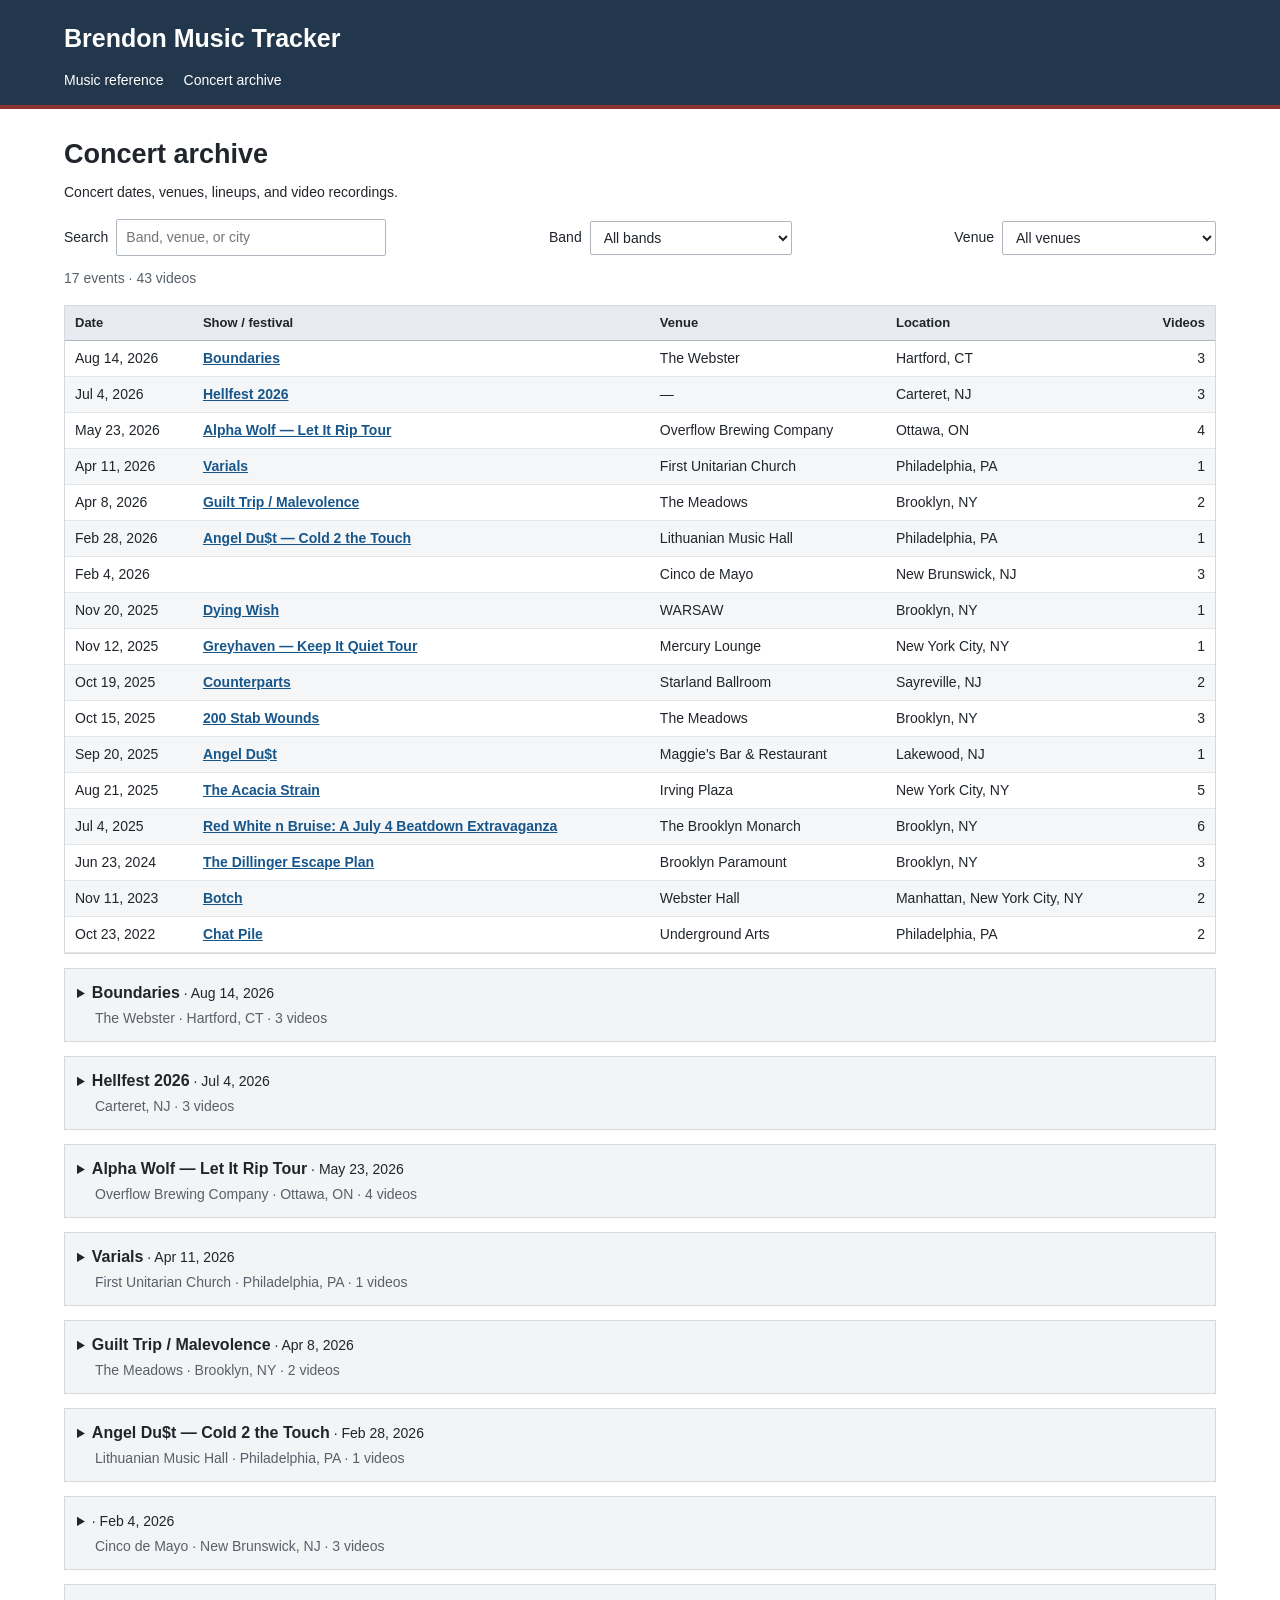
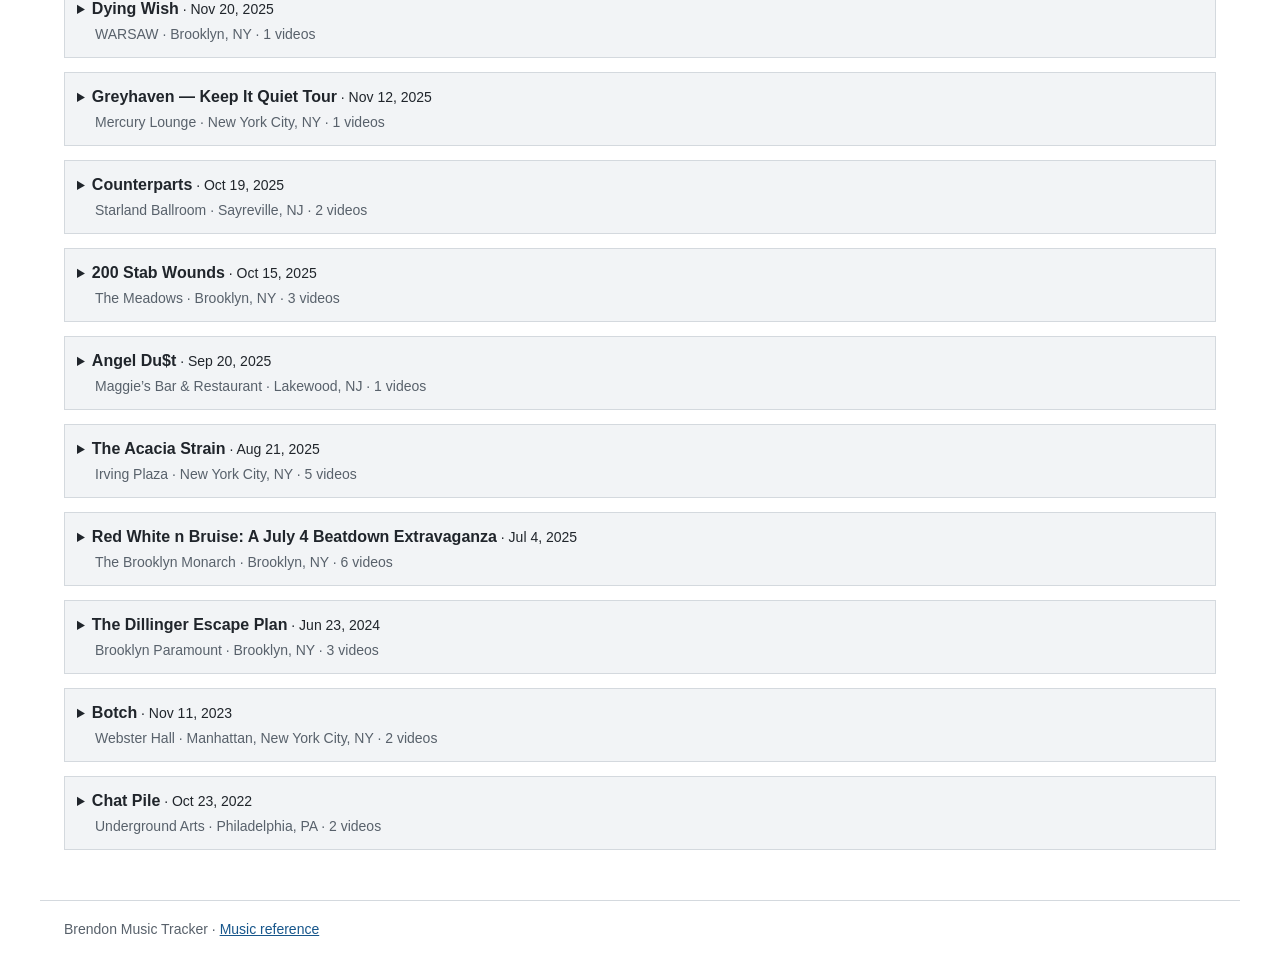
==== commit 0c774b9e: "Music Tracker Update" ====
--- a/concerts/index.html
+++ b/concerts/index.html
@@ -1,8 +1 @@
-<!doctype html>
-<html lang="en"><head><meta charset="utf-8"><meta name="viewport" content="width=device-width,initial-scale=1"><title>Concerts — Brendon Music Corner</title><style>
-:root{color-scheme:dark;--bg:#0c0b0a;--panel:#171613;--line:#39352e;--ink:#f0e9dc;--muted:#a49c8d;--acid:#d4e449;--orange:#ff7150}*{box-sizing:border-box}body{margin:0;background:var(--bg);color:var(--ink);font:16px/1.5 system-ui,Arial,sans-serif}a{color:inherit}button,select{font:inherit}header{max-width:1180px;margin:auto;padding:27px 24px;display:flex;align-items:center;justify-content:space-between;border-bottom:1px solid var(--line)}.brand{font-weight:900;letter-spacing:-.04em;font-size:21px;text-decoration:none}.brand em{color:var(--acid);font-style:normal}header span{font-size:12px;text-transform:uppercase;letter-spacing:.16em;color:var(--muted)}main{max-width:1180px;margin:auto;padding:36px 24px 100px}.eyebrow{font-size:12px;text-transform:uppercase;letter-spacing:.2em;color:var(--acid);font-weight:800}.hero{border-bottom:1px solid var(--line);padding:32px 0 55px}h1{font-size:clamp(52px,10vw,120px);line-height:.88;letter-spacing:-.085em;text-transform:uppercase;margin:15px 0 30px;max-width:920px}.hero p{font-size:clamp(18px,2vw,24px);color:var(--muted);max-width:680px;margin:0}.hero strong{color:var(--ink)}.stats{display:flex;gap:36px;flex-wrap:wrap;margin-top:38px}.stat strong{display:block;font-size:31px;line-height:1;color:var(--acid)}.stat small{display:block;text-transform:uppercase;letter-spacing:.12em;color:var(--muted);font-size:11px;margin-top:8px}.toolbar{display:flex;gap:12px;justify-content:space-between;align-items:center;flex-wrap:wrap;padding:26px 0}.toolbar h2{margin:0;font-size:25px;letter-spacing:-.04em}.toolbar select{background:var(--panel);border:1px solid var(--line);color:var(--ink);padding:10px 14px;min-width:170px}.show{background:var(--panel);border:1px solid var(--line);overflow:hidden}.show-head{padding:30px;display:flex;justify-content:space-between;align-items:end;gap:20px;flex-wrap:wrap;border-bottom:1px solid var(--line)}.date{color:var(--orange);font-size:13px;text-transform:uppercase;letter-spacing:.16em;font-weight:900}.show h3{font-size:clamp(30px,5vw,58px);line-height:1.02;letter-spacing:-.06em;margin:9px 0}.location{color:var(--muted)}.count{font-size:12px;text-transform:uppercase;color:var(--muted);letter-spacing:.12em}.inside{padding:30px}.section-title{display:flex;align-items:baseline;gap:14px;margin:0 0 16px}.section-title h4{font-size:13px;letter-spacing:.18em;text-transform:uppercase;margin:0;color:var(--acid)}.section-title span{font-size:12px;color:var(--muted)}.bands{display:flex;flex-wrap:wrap;gap:9px;margin-bottom:32px}.band{padding:10px 13px;border:1px solid var(--line);background:#211f19;font-weight:750}.band small{font-size:11px;color:var(--muted);font-weight:400;margin-left:10px}.note{border-left:3px solid var(--orange);padding:9px 16px;color:var(--muted);margin:0 0 35px;background:#201a15}.clips{display:grid;grid-template-columns:repeat(3,minmax(0,1fr));gap:18px}.clip{border:1px solid var(--line);background:#0d0c0b;min-width:0}.clip video{display:block;width:100%;aspect-ratio:9/16;max-height:470px;object-fit:contain;background:black}.clip-info{padding:16px}.clip-info b{display:block;font-size:18px}.clip-info span{color:var(--muted);font-size:13px}.clip-info code{display:block;overflow-wrap:anywhere;color:#817b70;font-size:11px;margin-top:8px}footer{color:var(--muted);font-size:13px;margin-top:45px;border-top:1px solid var(--line);padding-top:20px}footer a{color:var(--acid)}.empty{padding:60px;color:var(--muted);border:1px solid var(--line)}@media(max-width:720px){.clips{grid-template-columns:1fr}.clip video{max-height:650px}.show-head,.inside{padding:20px}header span{display:none}}
-</style></head><body><header><a class="brand" href="../">BRENDON <em>MUSIC CORNER</em></a><a href="../">Listening museum ↗</a></header><main><div class="hero"><div class="eyebrow">The live archive · recorded from the crowd</div><h1>THE SHOWS<br>I WAS AT.</h1><p>Concert nights, lineups, and the clips I brought home. From <strong>New York City</strong> to <strong>New Brunswick</strong>, one show at a time.</p><div class="stats"><div class="stat"><strong id="showTotal">3</strong><small>Shows logged</small></div><div class="stat"><strong id="bandTotal">19</strong><small>Bands on bills</small></div><div class="stat"><strong id="clipTotal">14</strong><small>Clips archived</small></div></div></div><div class="toolbar"><h2>Concert & festival history</h2><div><label for="artist">Band </label><select id="artist"><option value="">All bands</option></select> <label for="venue">Venue </label><select id="venue"><option value="">All venues</option></select></div></div><div id="shows"></div><footer>Lineups: <a href="https://www.concertarchives.org/concerts/red-white-n-bruise-a-july-4-beatdown-extravaganza" target="_blank" rel="noopener noreferrer">Brooklyn</a> · <a href="https://www.concertarchives.org/bands/fools-game" target="_blank" rel="noopener noreferrer">New Brunswick</a>. <a href="https://www.pollstar.com/events/the-acacia-strain-at-irving-plaza-8956085" target="_blank" rel="noopener noreferrer">Irving Plaza</a>. Clip times reflect the original files in New York time; clips are grouped by show.</footer></main><script id="concert-data" type="application/json">[{"id": "2026-08-14-the-webster", "date": "2026-08-14", "title": "Boundaries", "eventType": "show", "venue": "The Webster", "city": "Hartford", "region": "CT", "lineup": ["Boundaries", "Orthodox", "Slamwich", "Montclair", "Can't Lose", "Quarantined"], "metadataSource": "Brendon \u2014 supplied date, venue, and lineup", "note": "Boundaries headlined with Orthodox, Slamwich, Montclair, Can't Lose, and Quarantined supporting. All three clips are grouped with the full show lineup.", "artistPlays": {"Boundaries": 105, "Orthodox": 225, "Slamwich": 1, "Can't Lose": 3}, "media": [{"id": "clip-Snapchat-551891669", "type": "video", "file": "media/Snapchat-551891669.mp4", "original": "Snapchat-551891669.mp4", "poster": "media/Snapchat-551891669.jpg", "capturedLocal": "2026-08-14T20:33:49-04:00", "durationSeconds": 77.58}, {"id": "clip-Snapchat-1401195536", "type": "video", "file": "media/Snapchat-1401195536.mp4", "original": "Snapchat-1401195536.mp4", "poster": "media/Snapchat-1401195536.jpg", "capturedLocal": "2026-08-14T20:41:47-04:00", "durationSeconds": 26.47}, {"id": "clip-Snapchat-497828907", "type": "video", "file": "media/Snapchat-497828907.mp4", "original": "Snapchat-497828907.mp4", "poster": "media/Snapchat-497828907.jpg", "capturedLocal": "2026-08-14T22:12:22-04:00", "durationSeconds": 20.06}]}, {"id": "2026-07-04-hellfest", "date": "2026-07-04", "title": "Hellfest 2026", "eventType": "festival", "venue": null, "city": "Carteret", "region": "NJ", "lineup": [], "note": "July 4 at Hellfest 2026 in Carteret, New Jersey. Three clips from the festival.", "artistPlays": {}, "media": [{"id": "clip-Snapchat-2130549841", "type": "video", "file": "media/Snapchat-2130549841.mp4", "original": "Snapchat-2130549841.mp4", "poster": "media/Snapchat-2130549841.jpg", "capturedLocal": "2026-07-04T15:23:36-04:00", "durationSeconds": 22.69}, {"id": "clip-Snapchat-1879853787", "type": "video", "file": "media/Snapchat-1879853787.mp4", "original": "Snapchat-1879853787.mp4", "poster": "media/Snapchat-1879853787.jpg", "capturedLocal": "2026-07-04T15:56:42-04:00", "durationSeconds": 19.52}, {"id": "clip-Snapchat-985783480", "type": "video", "file": "media/Snapchat-985783480.mp4", "original": "Snapchat-985783480.mp4", "poster": "media/Snapchat-985783480.jpg", "capturedLocal": "2026-07-04T16:03:49-04:00", "durationSeconds": 44.98}], "metadataSource": "Brendon \u2014 supplied date, festival name, and location"}, {"id": "2026-05-23-overflow-ottawa", "date": "2026-05-23", "title": "Alpha Wolf \u2014 Let It Rip Tour", "eventType": "show", "venue": "Overflow Brewing Company", "city": "Ottawa", "region": "ON", "country": "Canada", "lineup": ["Alpha Wolf", "Gideon", "Mugshot", "Resolve"], "lineupSource": "https://www.jambase.com/show/alpha-wolf-overflow-brewing-company-20260523", "note": "Alpha Wolf headlined with Gideon, Mugshot, and Resolve. All four clips are grouped with the full show lineup.", "artistPlays": {"Mugshot": 1101, "Alpha Wolf": 707, "Gideon": 15}, "media": [{"id": "clip-Snapchat-1278115121", "type": "video", "file": "media/Snapchat-1278115121.mp4", "original": "Snapchat-1278115121.mp4", "poster": "media/Snapchat-1278115121.jpg", "capturedLocal": "2026-05-23T19:59:43-04:00", "durationSeconds": 34.21}, {"id": "clip-Snapchat-28642455", "type": "video", "file": "media/Snapchat-28642455.mp4", "original": "Snapchat-28642455.mp4", "poster": "media/Snapchat-28642455.jpg", "capturedLocal": "2026-05-23T20:15:09-04:00", "durationSeconds": 20.07}, {"id": "clip-Snapchat-1859574949", "type": "video", "file": "media/Snapchat-1859574949.mp4", "original": "Snapchat-1859574949.mp4", "poster": "media/Snapchat-1859574949.jpg", "capturedLocal": "2026-05-23T20:20:43-04:00", "durationSeconds": 74.3}, {"id": "clip-Snapchat-1435218506", "type": "video", "file": "media/Snapchat-1435218506.mp4", "original": "Snapchat-1435218506.mp4", "poster": "media/Snapchat-1435218506.jpg", "capturedLocal": "2026-05-23T20:55:58-04:00", "durationSeconds": 20.73}]}, {"id": "2026-04-11-first-unitarian-church", "date": "2026-04-11", "title": "Varials", "eventType": "show", "venue": "First Unitarian Church", "city": "Philadelphia", "region": "PA", "lineup": ["Varials", "UnityTX", "Boltcutter", "heavy//hitter"], "metadataSource": "Brendon \u2014 supplied date, venue, and lineup", "note": "Varials headlined with UnityTX, Boltcutter, and heavy//hitter supporting. The clip is grouped with the full show lineup.", "artistPlays": {"Varials": 771, "UnityTX": 17, "Boltcutter": 8, "heavy//hitter": 18}, "media": [{"id": "clip-Snapchat-73623320", "type": "video", "file": "media/Snapchat-73623320.mp4", "original": "Snapchat-73623320.mp4", "poster": "media/Snapchat-73623320.jpg", "capturedLocal": "2026-04-12T00:46:57-04:00", "durationSeconds": 78.14}]}, {"id": "2026-04-08-the-meadows", "date": "2026-04-08", "title": "Guilt Trip / Malevolence", "eventType": "show", "venue": "The Meadows", "city": "Brooklyn", "region": "NY", "lineup": ["Guilt Trip", "Malevolence", "Chamber", "Shoot Da 5"], "lineupSource": "https://www.concertarchives.org/bands/shoot-da-5", "dateSource": "https://www.nuclearblast.com/blogs/news/malevolence-announce-co-headline-spring-tour-with-guilt-trip", "note": "Guilt Trip and Malevolence co-headlined with Chamber and Shoot Da 5 supporting. Both clips are grouped with the show lineup. Brendon recalled April 9; the official tour listing and both clips\u2019 local timestamps confirm April 8.", "artistPlays": {"Guilt Trip": 180, "Malevolence": 3, "Chamber": 277}, "media": [{"id": "clip-Snapchat-1630604663", "type": "video", "file": "media/Snapchat-1630604663.mp4", "original": "Snapchat-1630604663.mp4", "poster": "media/Snapchat-1630604663.jpg", "capturedLocal": "2026-04-08T20:01:29-04:00", "durationSeconds": 16.88}, {"id": "clip-Snapchat-423247295", "type": "video", "file": "media/Snapchat-423247295.mp4", "original": "Snapchat-423247295.mp4", "poster": "media/Snapchat-423247295.jpg", "capturedLocal": "2026-04-08T20:38:07-04:00", "durationSeconds": 25.84}]}, {"id": "2026-02-28-lithuanian-music-hall", "date": "2026-02-28", "title": "Angel Du$t \u2014 Cold 2 the Touch", "eventType": "show", "venue": "Lithuanian Music Hall", "city": "Philadelphia", "region": "PA", "lineup": ["Angel Du$t", "Crown of Thornz", "Combust", "Love Sick"], "lineupSource": "https://philly.askapunk.net/place/35/Lithuanian%20Music%20Hall", "note": "Angel Du$t headlined with Crown of Thornz, Combust, and Love Sick listed as support. This clip is grouped with the show lineup.", "artistPlays": {"Angel Du$t": 373}, "media": [{"id": "clip-Snapchat-984201564", "type": "video", "file": "media/Snapchat-984201564.mp4", "original": "Snapchat-984201564.mp4", "poster": "media/Snapchat-984201564.jpg", "capturedLocal": "2026-02-28T21:42:31-05:00", "durationSeconds": 4.85}]}, {"id": "2026-02-04-cinco-de-mayo", "date": "2026-02-04", "venue": "Cinco de Mayo", "city": "New Brunswick", "region": "NJ", "lineup": ["Outta Pocket", "Fools Game", "Invoke", "Deprave", "Terminal"], "lineupSource": "https://www.concertarchives.org/bands/fools-game", "note": "Outta Pocket and Fools Game were remembered as headliners. The clips document this show; their individual performers and songs are intentionally unassigned.", "artistPlays": {"Outta Pocket": 3, "Fools Game": 2, "Invoke": 86, "Deprave": 205, "Terminal": 0}, "media": [{"id": "clip-1", "type": "video", "file": "media/PXL_20260205_011247145.mp4", "original": "PXL_20260205_011247145.mp4", "poster": "media/PXL_20260205_011247145.jpg", "capturedLocal": "2026-02-04T20:12:47-05:00", "durationSeconds": 40.17}, {"id": "clip-2", "type": "video", "file": "media/PXL_20260205_011740552.mp4", "original": "PXL_20260205_011740552.mp4", "poster": "media/PXL_20260205_011740552.jpg", "capturedLocal": "2026-02-04T20:17:40-05:00", "durationSeconds": 47.46}, {"id": "clip-3", "type": "video", "file": "media/PXL_20260205_020601133.mp4", "original": "PXL_20260205_020601133.mp4", "poster": "media/PXL_20260205_020601133.jpg", "capturedLocal": "2026-02-04T21:06:01-05:00", "durationSeconds": 24.58}]}, {"id": "2025-11-20-warsaw", "date": "2025-11-20", "title": "Dying Wish", "eventType": "show", "venue": "WARSAW", "city": "Brooklyn", "region": "NY", "lineup": ["Dying Wish", "Static Dress", "Gouge Away", "Orthodox", "Boltcutter"], "metadataSource": "Brendon \u2014 date, venue, and lineup supplied", "note": "Dying Wish headlined with Static Dress, Gouge Away, Orthodox, and Boltcutter. This clip is grouped with the full show lineup.", "artistPlays": {"Orthodox": 225, "Static Dress": 2, "Boltcutter": 8, "Dying Wish": 12}, "media": [{"id": "clip-Snapchat-1591895163", "type": "video", "file": "media/Snapchat-1591895163.mp4", "original": "Snapchat-1591895163.mp4", "poster": "media/Snapchat-1591895163.jpg", "capturedLocal": "2025-11-20T22:11:21-05:00", "durationSeconds": 21.48}]}, {"id": "2025-11-12-mercury-lounge", "date": "2025-11-12", "title": "Greyhaven \u2014 Keep It Quiet Tour", "eventType": "show", "venue": "Mercury Lounge", "city": "New York City", "region": "NY", "lineup": ["Greyhaven", "Fox Lake", "Commoner"], "lineupSource": "https://discover.events.com/us/new-york/bowery/e/amp/leisure/greyhaven-quiet-tour-mercury-lounge-454652069", "note": "Greyhaven headlined with Fox Lake and Commoner. This clip is grouped with the full show lineup.", "artistPlays": {"Fox Lake": 787, "Greyhaven": 124}, "media": [{"id": "clip-Snapchat-1795023039", "type": "video", "file": "media/Snapchat-1795023039.mp4", "original": "Snapchat-1795023039.mp4", "poster": "media/Snapchat-1795023039.jpg", "capturedLocal": "2025-11-12T23:23:59-05:00", "durationSeconds": 12.77}]}, {"id": "2025-10-19-starland-ballroom", "date": "2025-10-19", "title": "Counterparts", "eventType": "show", "venue": "Starland Ballroom", "city": "Sayreville", "region": "NJ", "lineup": ["Counterparts", "thrown", "156/Silence", "Split Chain"], "metadataSource": "Brendon \u2014 date, venue, and lineup supplied", "note": "Counterparts headlined with thrown, 156/Silence, and Split Chain. Both clips are grouped with the full show lineup.", "artistPlays": {"thrown": 655, "Counterparts": 170, "156/Silence": 21}, "media": [{"id": "clip-Snapchat-1907438733", "type": "video", "file": "media/Snapchat-1907438733.mp4", "original": "Snapchat-1907438733.mp4", "poster": "media/Snapchat-1907438733.jpg", "capturedLocal": "2025-10-19T21:48:32-04:00", "durationSeconds": 6.54}, {"id": "clip-Snapchat-795180330", "type": "video", "file": "media/Snapchat-795180330.mp4", "original": "Snapchat-795180330.mp4", "poster": "media/Snapchat-795180330.jpg", "capturedLocal": "2025-10-19T22:04:55-04:00", "durationSeconds": 16.41}]}, {"id": "2025-10-15-the-meadows", "date": "2025-10-15", "title": "200 Stab Wounds", "eventType": "show", "venue": "The Meadows", "city": "Brooklyn", "region": "NY", "lineup": ["200 Stab Wounds", "No Cure", "Gored Embrace", "Bastardane"], "lineupSource": "https://www.ohmyrockness.com/shows/457229-200-stab-wounds-no-cure-gored-embrace-bastardane-the-meadows", "note": "200 Stab Wounds headlined with No Cure, Gored Embrace, and Bastardane. All three clips are grouped with the full show lineup.", "artistPlays": {"200 Stab Wounds": 368, "No Cure": 638}, "media": [{"id": "clip-Snapchat-1989670374", "type": "video", "file": "media/Snapchat-1989670374.mp4", "original": "Snapchat-1989670374.mp4", "poster": "media/Snapchat-1989670374.jpg", "capturedLocal": "2025-10-15T20:24:44-04:00", "durationSeconds": 13.29}, {"id": "clip-Snapchat-745239812", "type": "video", "file": "media/Snapchat-745239812.mp4", "original": "Snapchat-745239812.mp4", "poster": "media/Snapchat-745239812.jpg", "capturedLocal": "2025-10-15T21:35:55-04:00", "durationSeconds": 11.15}, {"id": "clip-Snapchat-1219841262", "type": "video", "file": "media/Snapchat-1219841262.mp4", "original": "Snapchat-1219841262.mp4", "poster": "media/Snapchat-1219841262.jpg", "capturedLocal": "2026-04-07T20:42:46-04:00", "durationSeconds": 16.85}]}, {"id": "2025-09-20-maggies", "date": "2025-09-20", "title": "Angel Du$t", "venue": "Maggie\u2019s Bar & Restaurant", "city": "Lakewood", "region": "NJ", "lineup": ["Angel Du$t", "Division of Mind", "Crush Your Soul", "Buffout", "Bodylock"], "lineupSource": "https://www.concertarchives.org/concerts/angel-du-t-division-of-mind-crush-your-soul-buffout-bodylock", "note": "Angel Du$t headlined with Division of Mind, Crush Your Soul, Buffout, and Bodylock. This clip is grouped with the full show lineup.", "artistPlays": {"Angel Du$t": 373, "Division of Mind": 121, "Crush Your Soul": 4}, "media": [{"id": "clip-2083701399", "type": "video", "file": "media/Snapchat-2083701399.mp4", "original": "Snapchat-2083701399.mp4", "poster": "media/Snapchat-2083701399.jpg", "capturedLocal": "2025-09-20T20:24:00-04:00", "durationSeconds": 8.64}]}, {"id": "2025-08-21-irving-plaza", "date": "2025-08-21", "title": "The Acacia Strain", "venue": "Irving Plaza", "city": "New York City", "region": "NY", "lineup": ["The Acacia Strain", "Bodysnatcher", "Ingrown", "Tribal Gaze", "No Cure"], "lineupSource": "https://www.pollstar.com/events/the-acacia-strain-at-irving-plaza-8956085", "note": "The Acacia Strain headlined with Bodysnatcher, Ingrown, Tribal Gaze, and No Cure. These five clips are grouped with the full show lineup.", "artistPlays": {"The Acacia Strain": 556, "Bodysnatcher": 383, "Ingrown": 2, "Tribal Gaze": 1, "No Cure": 638}, "media": [{"id": "clip-Snapchat-1717365173(1)", "type": "video", "file": "media/Snapchat-1717365173(1).mp4", "original": "Snapchat-1717365173(1).mp4", "poster": "media/Snapchat-1717365173(1).jpg", "capturedLocal": "2025-08-21T19:28:07-04:00", "durationSeconds": 15.88}, {"id": "clip-Snapchat-812135779(1)", "type": "video", "file": "media/Snapchat-812135779(1).mp4", "original": "Snapchat-812135779(1).mp4", "poster": "media/Snapchat-812135779(1).jpg", "capturedLocal": "2025-08-21T19:39:25-04:00", "durationSeconds": 25.18}, {"id": "clip-Snapchat-43350684", "type": "video", "file": "media/Snapchat-43350684.mp4", "original": "Snapchat-43350684.mp4", "poster": "media/Snapchat-43350684.jpg", "capturedLocal": "2025-08-21T20:13:05-04:00", "durationSeconds": 15.78}, {"id": "clip-Snapchat-994494933", "type": "video", "file": "media/Snapchat-994494933.mp4", "original": "Snapchat-994494933.mp4", "poster": "media/Snapchat-994494933.jpg", "capturedLocal": "2025-08-21T21:01:14-04:00", "durationSeconds": 13.26}, {"id": "clip-Snapchat-94451411", "type": "video", "file": "media/Snapchat-94451411.mp4", "original": "Snapchat-94451411.mp4", "poster": "media/Snapchat-94451411.jpg", "capturedLocal": "2025-08-21T21:03:59-04:00", "durationSeconds": 15.91}]}, {"id": "2025-07-04-red-white-n-bruise", "date": "2025-07-04", "title": "Red White n Bruise: A July 4 Beatdown Extravaganza", "venue": "The Brooklyn Monarch", "city": "Brooklyn", "region": "NY", "lineup": ["Orthodox", "VCTMS", "Crystal Lake", "Not Enough Space", "Mugshot", "Omerta", "Face Yourself", "fromjoy", "Newcomer"], "lineupSource": "https://www.concertarchives.org/concerts/red-white-n-bruise-a-july-4-beatdown-extravaganza", "note": "Orthodox headlined. All six clips belong to this concert; the bands appearing in individual clips are intentionally unassigned.", "artistPlays": {"Orthodox": 225, "VCTMS": 87, "Crystal Lake": 1, "Not Enough Space": 0, "Mugshot": 1101, "Omerta": 62, "Face Yourself": 3, "fromjoy": 44, "Newcomer": 3}, "media": [{"id": "clip-1180802422", "type": "video", "file": "media/Snapchat-1180802422.mp4", "original": "Snapchat-1180802422.mp4", "poster": "media/Snapchat-1180802422.jpg", "capturedLocal": "2025-07-04T17:14:49-04:00", "durationSeconds": 10.12}, {"id": "clip-315173812", "type": "video", "file": "media/Snapchat-315173812.mp4", "original": "Snapchat-315173812.mp4", "poster": "media/Snapchat-315173812.jpg", "capturedLocal": "2025-07-04T18:59:31-04:00", "durationSeconds": 19.18}, {"id": "clip-978533766", "type": "video", "file": "media/Snapchat-978533766.mp4", "original": "Snapchat-978533766.mp4", "poster": "media/Snapchat-978533766.jpg", "capturedLocal": "2025-07-04T19:54:20-04:00", "durationSeconds": 12.03}, {"id": "clip-1215413871", "type": "video", "file": "media/Snapchat-1215413871.mp4", "original": "Snapchat-1215413871.mp4", "poster": "media/Snapchat-1215413871.jpg", "capturedLocal": "2025-07-04T19:54:40-04:00", "durationSeconds": 18.45}, {"id": "clip-661707215", "type": "video", "file": "media/Snapchat-661707215.mp4", "original": "Snapchat-661707215.mp4", "poster": "media/Snapchat-661707215.jpg", "capturedLocal": "2025-07-04T20:53:41-04:00", "durationSeconds": 10.93}, {"id": "clip-619465806", "type": "video", "file": "media/Snapchat-619465806.mp4", "original": "Snapchat-619465806.mp4", "poster": "media/Snapchat-619465806.jpg", "capturedLocal": "2025-07-04T21:03:55-04:00", "durationSeconds": 8.13}]}, {"id": "2024-06-23-brooklyn-paramount", "date": "2024-06-23", "title": "The Dillinger Escape Plan", "eventType": "show", "venue": "Brooklyn Paramount", "city": "Brooklyn", "region": "NY", "lineup": ["The Dillinger Escape Plan", "Deadguy", "Candy", "Car Bomb", "The Callous Daoboys"], "metadataSource": "Brendon \u2014 date, venue, and lineup supplied", "note": "The Dillinger Escape Plan headlined with Deadguy, Candy, Car Bomb, and The Callous Daoboys. All three clips are grouped with the show lineup.", "artistPlays": {"Car Bomb": 264, "Candy": 1121, "Deadguy": 108, "The Callous Daoboys": 610, "The Dillinger Escape Plan": 111}, "media": [{"id": "clip-Snapchat-1928399279(1)", "type": "video", "file": "media/Snapchat-1928399279(1).mp4", "original": "Snapchat-1928399279(1).mp4", "poster": "media/Snapchat-1928399279(1).jpg", "capturedLocal": "2024-06-23T19:05:57-04:00", "durationSeconds": 6.83}, {"id": "clip-Snapchat-1632477539(1)", "type": "video", "file": "media/Snapchat-1632477539(1).mp4", "original": "Snapchat-1632477539(1).mp4", "poster": "media/Snapchat-1632477539(1).jpg", "capturedLocal": "2024-06-23T20:43:03-04:00", "durationSeconds": 11.45}, {"id": "clip-Snapchat-372621970(1)", "type": "video", "file": "media/Snapchat-372621970(1).mp4", "original": "Snapchat-372621970(1).mp4", "poster": "media/Snapchat-372621970(1).jpg", "capturedLocal": "2024-06-23T22:52:05-04:00", "durationSeconds": 9.73}]}, {"id": "2023-11-11-webster-hall", "date": "2023-11-11", "title": "Botch", "eventType": "show", "venue": "Webster Hall", "city": "Manhattan, New York City", "region": "NY", "lineup": ["Botch", "Uniform"], "lineupSource": "https://sargenthouse.com/blogs/botch?p=2", "note": "Botch headlined with Uniform supporting. Both clips are grouped with the show lineup.", "artistPlays": {"Botch": 393}, "media": [{"id": "clip-Snapchat-1685223318", "type": "video", "file": "media/Snapchat-1685223318.mp4", "original": "Snapchat-1685223318.mp4", "poster": "media/Snapchat-1685223318.jpg", "capturedLocal": "2023-11-11T21:25:17-05:00", "durationSeconds": 11.32}, {"id": "clip-Snapchat-686120641", "type": "video", "file": "media/Snapchat-686120641.mp4", "original": "Snapchat-686120641.mp4", "poster": "media/Snapchat-686120641.jpg", "capturedLocal": "2023-11-11T21:32:14-05:00", "durationSeconds": 7.67}]}, {"id": "2022-10-23-underground-arts", "date": "2022-10-23", "title": "Chat Pile", "eventType": "show", "venue": "Underground Arts", "city": "Philadelphia", "region": "PA", "lineup": ["Chat Pile", "Planning for Burial", "Orphan Donor"], "lineupSource": "https://www.brooklynvegan.com/chat-pile-and-no-coast-fest-founder-interview-each-other-about-noise-rocks-current-moment-dream-reunions-more/", "note": "Chat Pile headlined with Planning for Burial and Orphan Donor. The date matches the clip\u2019s embedded timestamp and the contemporary show listing.", "artistPlays": {"Chat Pile": 68}, "media": [{"id": "clip-Snapchat-1691608705", "type": "video", "file": "media/Snapchat-1691608705.mp4", "original": "Snapchat-1691608705.mp4", "poster": "media/Snapchat-1691608705.jpg", "capturedLocal": "2022-10-23T22:13:40-04:00", "durationSeconds": 18.88}, {"id": "clip-Snapchat-727207933", "type": "video", "file": "media/Snapchat-727207933.mp4", "original": "Snapchat-727207933.mp4", "poster": "media/Snapchat-727207933.jpg", "capturedLocal": "2022-10-23T22:28:42-04:00", "durationSeconds": 14.47}]}]</script><script>
-const data=JSON.parse(document.getElementById('concert-data').textContent), $=s=>document.querySelector(s), esc=s=>String(s).replace(/[&<>"']/g,c=>({'&':'&amp;','<':'&lt;','>':'&gt;','"':'&quot;',"'":'&#39;'}[c]));
-const allBands=[...new Set(data.flatMap(x=>x.lineup))].sort(),allVenues=[...new Set(data.map(x=>x.venue).filter(Boolean))].sort(); $('#showTotal').textContent=data.length;$('#bandTotal').textContent=allBands.length;$('#clipTotal').textContent=data.reduce((n,x)=>n+x.media.length,0);for(const b of allBands)$('#artist').add(new Option(b,b));for(const v of allVenues)$('#venue').add(new Option(v,v));
-function render(){const matches=data.filter(x=>(!$('#artist').value||x.lineup.includes($('#artist').value))&&(!$('#venue').value||x.venue===$('#venue').value));$('#shows').innerHTML=matches.length?matches.map(x=>`<article class="show"><div class="show-head"><div><div class="date">${new Date(x.date+'T12:00:00').toLocaleDateString('en-US',{weekday:'long',month:'long',day:'numeric',year:'numeric'})}</div><h3>${esc(x.title||x.venue)}</h3><div class="location">${x.venue ? esc(x.venue)+' · ':''}${esc(x.city)}, ${esc(x.region)}${x.country ? ", "+esc(x.country) : ""}</div></div><div class="count">${x.eventType==='festival' ? 'Festival' : x.lineup.length+' bands'} · ${x.media.length} clips</div></div><div class="inside">${x.lineup.length ? `<div class="section-title"><h4>On the bill</h4><span>Apple Music plays from Brendon's history</span></div><div class="bands">${x.lineup.map(b=>`<div class="band">${esc(b)}<small>${x.artistPlays[b]||0} plays</small></div>`).join('')}</div>` : ''}<p class="note">${esc(x.note)}</p><div class="section-title"><h4>From the floor</h4><span>Phone recordings, compressed for browsing</span></div><div class="clips">${x.media.map((m,i)=>`<div class="clip"><video controls preload="none" playsinline poster="${esc(m.poster)}"><source src="${esc(m.file)}" type="video/mp4">Your browser cannot play this video.</video><div class="clip-info"><b>Clip ${i+1}</b><span>${new Date(m.capturedLocal).toLocaleTimeString('en-US',{hour:'numeric',minute:'2-digit',timeZone:'America/New_York'})} · ${Math.round(m.durationSeconds)} sec</span><code>${esc(m.original)}</code></div></div>`).join('')}</div></div></article>`).join(''):'<div class="empty">No shows match those filters.</div>'}$('#artist').addEventListener('change',render);$('#venue').addEventListener('change',render);render();
-</script></body></html>
+<!doctype html><html lang="en"><head><meta charset="utf-8"><meta name="viewport" content="width=device-width,initial-scale=1"><title>Concert archive — Brendon Music Tracker</title><link rel="stylesheet" href="../styles.css"></head><body><header><div class="header-inner"><a class="brand" href="../">Brendon Music Tracker</a><nav aria-label="Main navigation"><a href="../">Music reference</a><a href="./" aria-current="page">Concert archive</a></nav></div></header><main><h1>Concert archive</h1><p>Concert dates, venues, lineups, and video recordings.</p><div class="tools"><label>Search <input id="search" type="search" placeholder="Band, venue, or city"></label><label>Band <select id="band"><option value="">All bands</option></select></label><label>Venue <select id="venue"><option value="">All venues</option></select></label></div><p id="results" class="summary" aria-live="polite"></p><div class="table-wrap"><table class="event-table"><thead><tr><th>Date</th><th>Show / festival</th><th>Venue</th><th>Location</th><th class="number">Videos</th></tr></thead><tbody id="eventRows"></tbody></table></div><div id="events"></div></main><footer>Brendon Music Tracker · <a href="../">Music reference</a></footer><script id="concert-data" type="application/json">[{"id": "2026-08-14-the-webster", "date": "2026-08-14", "title": "Boundaries", "eventType": "show", "venue": "The Webster", "city": "Hartford", "region": "CT", "lineup": ["Boundaries", "Orthodox", "Slamwich", "Montclair", "Can't Lose", "Quarantined"], "metadataSource": "Brendon \u2014 supplied date, venue, and lineup", "media": [{"id": "clip-Snapchat-551891669", "type": "video", "file": "media/Snapchat-551891669.mp4", "poster": "media/Snapchat-551891669.jpg", "durationSeconds": 77.58}, {"id": "clip-Snapchat-1401195536", "type": "video", "file": "media/Snapchat-1401195536.mp4", "poster": "media/Snapchat-1401195536.jpg", "durationSeconds": 26.47}, {"id": "clip-Snapchat-497828907", "type": "video", "file": "media/Snapchat-497828907.mp4", "poster": "media/Snapchat-497828907.jpg", "durationSeconds": 20.06}]}, {"id": "2026-07-04-hellfest", "date": "2026-07-04", "title": "Hellfest 2026", "eventType": "festival", "venue": null, "city": "Carteret", "region": "NJ", "lineup": [], "media": [{"id": "clip-Snapchat-2130549841", "type": "video", "file": "media/Snapchat-2130549841.mp4", "poster": "media/Snapchat-2130549841.jpg", "durationSeconds": 22.69}, {"id": "clip-Snapchat-1879853787", "type": "video", "file": "media/Snapchat-1879853787.mp4", "poster": "media/Snapchat-1879853787.jpg", "durationSeconds": 19.52}, {"id": "clip-Snapchat-985783480", "type": "video", "file": "media/Snapchat-985783480.mp4", "poster": "media/Snapchat-985783480.jpg", "durationSeconds": 44.98}], "metadataSource": "Brendon \u2014 supplied date, festival name, and location"}, {"id": "2026-05-23-overflow-ottawa", "date": "2026-05-23", "title": "Alpha Wolf \u2014 Let It Rip Tour", "eventType": "show", "venue": "Overflow Brewing Company", "city": "Ottawa", "region": "ON", "country": "Canada", "lineup": ["Alpha Wolf", "Gideon", "Mugshot", "Resolve"], "lineupSource": "https://www.jambase.com/show/alpha-wolf-overflow-brewing-company-20260523", "media": [{"id": "clip-Snapchat-1278115121", "type": "video", "file": "media/Snapchat-1278115121.mp4", "poster": "media/Snapchat-1278115121.jpg", "durationSeconds": 34.21}, {"id": "clip-Snapchat-28642455", "type": "video", "file": "media/Snapchat-28642455.mp4", "poster": "media/Snapchat-28642455.jpg", "durationSeconds": 20.07}, {"id": "clip-Snapchat-1859574949", "type": "video", "file": "media/Snapchat-1859574949.mp4", "poster": "media/Snapchat-1859574949.jpg", "durationSeconds": 74.3}, {"id": "clip-Snapchat-1435218506", "type": "video", "file": "media/Snapchat-1435218506.mp4", "poster": "media/Snapchat-1435218506.jpg", "durationSeconds": 20.73}]}, {"id": "2026-04-11-first-unitarian-church", "date": "2026-04-11", "title": "Varials", "eventType": "show", "venue": "First Unitarian Church", "city": "Philadelphia", "region": "PA", "lineup": ["Varials", "UnityTX", "Boltcutter", "heavy//hitter"], "metadataSource": "Brendon \u2014 supplied date, venue, and lineup", "media": [{"id": "clip-Snapchat-73623320", "type": "video", "file": "media/Snapchat-73623320.mp4", "poster": "media/Snapchat-73623320.jpg", "durationSeconds": 78.14}]}, {"id": "2026-04-08-the-meadows", "date": "2026-04-08", "title": "Guilt Trip / Malevolence", "eventType": "show", "venue": "The Meadows", "city": "Brooklyn", "region": "NY", "lineup": ["Guilt Trip", "Malevolence", "Chamber", "Shoot Da 5"], "lineupSource": "https://www.concertarchives.org/bands/shoot-da-5", "dateSource": "https://www.nuclearblast.com/blogs/news/malevolence-announce-co-headline-spring-tour-with-guilt-trip", "media": [{"id": "clip-Snapchat-1630604663", "type": "video", "file": "media/Snapchat-1630604663.mp4", "poster": "media/Snapchat-1630604663.jpg", "durationSeconds": 16.88}, {"id": "clip-Snapchat-423247295", "type": "video", "file": "media/Snapchat-423247295.mp4", "poster": "media/Snapchat-423247295.jpg", "durationSeconds": 25.84}]}, {"id": "2026-02-28-lithuanian-music-hall", "date": "2026-02-28", "title": "Angel Du$t \u2014 Cold 2 the Touch", "eventType": "show", "venue": "Lithuanian Music Hall", "city": "Philadelphia", "region": "PA", "lineup": ["Angel Du$t", "Crown of Thornz", "Combust", "Love Sick"], "lineupSource": "https://philly.askapunk.net/place/35/Lithuanian%20Music%20Hall", "media": [{"id": "clip-Snapchat-984201564", "type": "video", "file": "media/Snapchat-984201564.mp4", "poster": "media/Snapchat-984201564.jpg", "durationSeconds": 4.85}]}, {"id": "2026-02-04-cinco-de-mayo", "date": "2026-02-04", "venue": "Cinco de Mayo", "city": "New Brunswick", "region": "NJ", "lineup": ["Outta Pocket", "Fools Game", "Invoke", "Deprave", "Terminal"], "lineupSource": "https://www.concertarchives.org/bands/fools-game", "media": [{"id": "clip-1", "type": "video", "file": "media/PXL_20260205_011247145.mp4", "poster": "media/PXL_20260205_011247145.jpg", "durationSeconds": 40.17}, {"id": "clip-2", "type": "video", "file": "media/PXL_20260205_011740552.mp4", "poster": "media/PXL_20260205_011740552.jpg", "durationSeconds": 47.46}, {"id": "clip-3", "type": "video", "file": "media/PXL_20260205_020601133.mp4", "poster": "media/PXL_20260205_020601133.jpg", "durationSeconds": 24.58}]}, {"id": "2025-11-20-warsaw", "date": "2025-11-20", "title": "Dying Wish", "eventType": "show", "venue": "WARSAW", "city": "Brooklyn", "region": "NY", "lineup": ["Dying Wish", "Static Dress", "Gouge Away", "Orthodox", "Boltcutter"], "metadataSource": "Brendon \u2014 date, venue, and lineup supplied", "media": [{"id": "clip-Snapchat-1591895163", "type": "video", "file": "media/Snapchat-1591895163.mp4", "poster": "media/Snapchat-1591895163.jpg", "durationSeconds": 21.48}]}, {"id": "2025-11-12-mercury-lounge", "date": "2025-11-12", "title": "Greyhaven \u2014 Keep It Quiet Tour", "eventType": "show", "venue": "Mercury Lounge", "city": "New York City", "region": "NY", "lineup": ["Greyhaven", "Fox Lake", "Commoner"], "lineupSource": "https://discover.events.com/us/new-york/bowery/e/amp/leisure/greyhaven-quiet-tour-mercury-lounge-454652069", "media": [{"id": "clip-Snapchat-1795023039", "type": "video", "file": "media/Snapchat-1795023039.mp4", "poster": "media/Snapchat-1795023039.jpg", "durationSeconds": 12.77}]}, {"id": "2025-10-19-starland-ballroom", "date": "2025-10-19", "title": "Counterparts", "eventType": "show", "venue": "Starland Ballroom", "city": "Sayreville", "region": "NJ", "lineup": ["Counterparts", "thrown", "156/Silence", "Split Chain"], "metadataSource": "Brendon \u2014 date, venue, and lineup supplied", "media": [{"id": "clip-Snapchat-1907438733", "type": "video", "file": "media/Snapchat-1907438733.mp4", "poster": "media/Snapchat-1907438733.jpg", "durationSeconds": 6.54}, {"id": "clip-Snapchat-795180330", "type": "video", "file": "media/Snapchat-795180330.mp4", "poster": "media/Snapchat-795180330.jpg", "durationSeconds": 16.41}]}, {"id": "2025-10-15-the-meadows", "date": "2025-10-15", "title": "200 Stab Wounds", "eventType": "show", "venue": "The Meadows", "city": "Brooklyn", "region": "NY", "lineup": ["200 Stab Wounds", "No Cure", "Gored Embrace", "Bastardane"], "lineupSource": "https://www.ohmyrockness.com/shows/457229-200-stab-wounds-no-cure-gored-embrace-bastardane-the-meadows", "media": [{"id": "clip-Snapchat-1989670374", "type": "video", "file": "media/Snapchat-1989670374.mp4", "poster": "media/Snapchat-1989670374.jpg", "durationSeconds": 13.29}, {"id": "clip-Snapchat-745239812", "type": "video", "file": "media/Snapchat-745239812.mp4", "poster": "media/Snapchat-745239812.jpg", "durationSeconds": 11.15}, {"id": "clip-Snapchat-1219841262", "type": "video", "file": "media/Snapchat-1219841262.mp4", "poster": "media/Snapchat-1219841262.jpg", "durationSeconds": 16.85}]}, {"id": "2025-09-20-maggies", "date": "2025-09-20", "title": "Angel Du$t", "venue": "Maggie\u2019s Bar & Restaurant", "city": "Lakewood", "region": "NJ", "lineup": ["Angel Du$t", "Division of Mind", "Crush Your Soul", "Buffout", "Bodylock"], "lineupSource": "https://www.concertarchives.org/concerts/angel-du-t-division-of-mind-crush-your-soul-buffout-bodylock", "media": [{"id": "clip-2083701399", "type": "video", "file": "media/Snapchat-2083701399.mp4", "poster": "media/Snapchat-2083701399.jpg", "durationSeconds": 8.64}]}, {"id": "2025-08-21-irving-plaza", "date": "2025-08-21", "title": "The Acacia Strain", "venue": "Irving Plaza", "city": "New York City", "region": "NY", "lineup": ["The Acacia Strain", "Bodysnatcher", "Ingrown", "Tribal Gaze", "No Cure"], "lineupSource": "https://www.pollstar.com/events/the-acacia-strain-at-irving-plaza-8956085", "media": [{"id": "clip-Snapchat-1717365173(1)", "type": "video", "file": "media/Snapchat-1717365173(1).mp4", "poster": "media/Snapchat-1717365173(1).jpg", "durationSeconds": 15.88}, {"id": "clip-Snapchat-812135779(1)", "type": "video", "file": "media/Snapchat-812135779(1).mp4", "poster": "media/Snapchat-812135779(1).jpg", "durationSeconds": 25.18}, {"id": "clip-Snapchat-43350684", "type": "video", "file": "media/Snapchat-43350684.mp4", "poster": "media/Snapchat-43350684.jpg", "durationSeconds": 15.78}, {"id": "clip-Snapchat-994494933", "type": "video", "file": "media/Snapchat-994494933.mp4", "poster": "media/Snapchat-994494933.jpg", "durationSeconds": 13.26}, {"id": "clip-Snapchat-94451411", "type": "video", "file": "media/Snapchat-94451411.mp4", "poster": "media/Snapchat-94451411.jpg", "durationSeconds": 15.91}]}, {"id": "2025-07-04-red-white-n-bruise", "date": "2025-07-04", "title": "Red White n Bruise: A July 4 Beatdown Extravaganza", "venue": "The Brooklyn Monarch", "city": "Brooklyn", "region": "NY", "lineup": ["Orthodox", "VCTMS", "Crystal Lake", "Not Enough Space", "Mugshot", "Omerta", "Face Yourself", "fromjoy", "Newcomer"], "lineupSource": "https://www.concertarchives.org/concerts/red-white-n-bruise-a-july-4-beatdown-extravaganza", "media": [{"id": "clip-1180802422", "type": "video", "file": "media/Snapchat-1180802422.mp4", "poster": "media/Snapchat-1180802422.jpg", "durationSeconds": 10.12}, {"id": "clip-315173812", "type": "video", "file": "media/Snapchat-315173812.mp4", "poster": "media/Snapchat-315173812.jpg", "durationSeconds": 19.18}, {"id": "clip-978533766", "type": "video", "file": "media/Snapchat-978533766.mp4", "poster": "media/Snapchat-978533766.jpg", "durationSeconds": 12.03}, {"id": "clip-1215413871", "type": "video", "file": "media/Snapchat-1215413871.mp4", "poster": "media/Snapchat-1215413871.jpg", "durationSeconds": 18.45}, {"id": "clip-661707215", "type": "video", "file": "media/Snapchat-661707215.mp4", "poster": "media/Snapchat-661707215.jpg", "durationSeconds": 10.93}, {"id": "clip-619465806", "type": "video", "file": "media/Snapchat-619465806.mp4", "poster": "media/Snapchat-619465806.jpg", "durationSeconds": 8.13}]}, {"id": "2024-06-23-brooklyn-paramount", "date": "2024-06-23", "title": "The Dillinger Escape Plan", "eventType": "show", "venue": "Brooklyn Paramount", "city": "Brooklyn", "region": "NY", "lineup": ["The Dillinger Escape Plan", "Deadguy", "Candy", "Car Bomb", "The Callous Daoboys"], "metadataSource": "Brendon \u2014 date, venue, and lineup supplied", "media": [{"id": "clip-Snapchat-1928399279(1)", "type": "video", "file": "media/Snapchat-1928399279(1).mp4", "poster": "media/Snapchat-1928399279(1).jpg", "durationSeconds": 6.83}, {"id": "clip-Snapchat-1632477539(1)", "type": "video", "file": "media/Snapchat-1632477539(1).mp4", "poster": "media/Snapchat-1632477539(1).jpg", "durationSeconds": 11.45}, {"id": "clip-Snapchat-372621970(1)", "type": "video", "file": "media/Snapchat-372621970(1).mp4", "poster": "media/Snapchat-372621970(1).jpg", "durationSeconds": 9.73}]}, {"id": "2023-11-11-webster-hall", "date": "2023-11-11", "title": "Botch", "eventType": "show", "venue": "Webster Hall", "city": "Manhattan, New York City", "region": "NY", "lineup": ["Botch", "Uniform"], "lineupSource": "https://sargenthouse.com/blogs/botch?p=2", "media": [{"id": "clip-Snapchat-1685223318", "type": "video", "file": "media/Snapchat-1685223318.mp4", "poster": "media/Snapchat-1685223318.jpg", "durationSeconds": 11.32}, {"id": "clip-Snapchat-686120641", "type": "video", "file": "media/Snapchat-686120641.mp4", "poster": "media/Snapchat-686120641.jpg", "durationSeconds": 7.67}]}, {"id": "2022-10-23-underground-arts", "date": "2022-10-23", "title": "Chat Pile", "eventType": "show", "venue": "Underground Arts", "city": "Philadelphia", "region": "PA", "lineup": ["Chat Pile", "Planning for Burial", "Orphan Donor"], "lineupSource": "https://www.brooklynvegan.com/chat-pile-and-no-coast-fest-founder-interview-each-other-about-noise-rocks-current-moment-dream-reunions-more/", "media": [{"id": "clip-Snapchat-1691608705", "type": "video", "file": "media/Snapchat-1691608705.mp4", "poster": "media/Snapchat-1691608705.jpg", "durationSeconds": 18.88}, {"id": "clip-Snapchat-727207933", "type": "video", "file": "media/Snapchat-727207933.mp4", "poster": "media/Snapchat-727207933.jpg", "durationSeconds": 14.47}]}]</script><script src="app.js"></script></body></html>
--- a/styles.css
+++ b/styles.css
@@ -0,0 +1 @@
+:root{color-scheme:light;--ink:#20252b;--muted:#58616b;--line:#d4d9de;--link:#17568b;--header:#23374c}*{box-sizing:border-box}html{scroll-behavior:smooth}body{margin:0;background:#fff;color:var(--ink);font:14px/1.5 Arial,Helvetica,sans-serif}a,.entity{color:var(--link)}a:hover,.entity:hover{text-decoration:underline}header{background:var(--header);color:white;border-bottom:4px solid #8d3434}.header-inner{max-width:1200px;margin:auto;padding:20px 24px 14px}.brand{display:inline-block;font-size:25px;font-weight:bold;text-decoration:none;color:white}nav{display:flex;gap:20px;flex-wrap:wrap;margin-top:12px}nav a{color:#fff;text-decoration:none}main{max-width:1200px;margin:0 auto;padding:25px 24px 50px}h1{font-size:27px;margin:0 0 8px}h2{font-size:21px;margin:0 0 15px;padding:8px 12px;background:#eef1f4;border-top:2px solid #738497}h3{font-size:19px}p{margin:8px 0 16px}.intro,.summary{color:var(--muted)}section{margin-top:32px;scroll-margin-top:15px}.tools{display:flex;align-items:center;justify-content:space-between;flex-wrap:wrap;gap:12px;margin:12px 0}.tools label{display:flex;align-items:center;flex-wrap:wrap;gap:8px}.tools span,.muted{color:var(--muted)}input,select,button{font:inherit}input,select{border:1px solid #aeb6bf;border-radius:2px;padding:7px 9px;background:white;color:var(--ink)}input{width:270px;max-width:100%}button{cursor:pointer}.table-wrap{overflow-x:auto;border:1px solid var(--line)}table{border-collapse:collapse;width:100%;text-align:left}th{background:#e7ebef;white-space:nowrap;font-size:13px;border-bottom:1px solid #adb8c2}th,td{padding:7px 10px;vertical-align:top}tbody tr:nth-child(even){background:#f5f6f7}tbody tr:hover{background:#edf3f9}td{border-bottom:1px solid #e4e7ea}th button{border:0;background:none;font-weight:bold;padding:0;color:inherit;text-align:inherit}th button:hover{text-decoration:underline}.number{text-align:right;font-variant-numeric:tabular-nums;white-space:nowrap}.entity{border:0;background:none;padding:0;text-align:left}.pager{display:flex;align-items:center;justify-content:flex-end;gap:12px;margin-top:10px}.pager button,.dialog-top button{border:1px solid #b9c1c9;background:#f4f6f8;border-radius:2px;padding:5px 10px}.pager button:disabled{opacity:.45;cursor:default}footer{max-width:1200px;margin:auto;padding:18px 24px;border-top:1px solid var(--line);color:var(--muted)}dialog{width:min(760px,calc(100% - 32px));max-height:85vh;padding:20px;border:1px solid #a6b1bb;border-radius:3px;overflow:auto}dialog::backdrop{background:rgba(0,0,0,.4)}.dialog-top{display:flex;justify-content:space-between;align-items:center;color:var(--muted);border-bottom:1px solid var(--line);padding-bottom:10px}dialog h2{background:none;border:0;padding:0;margin-top:20px}.links{display:flex;gap:15px;flex-wrap:wrap;margin:15px 0 22px}:focus-visible{outline:3px solid #4587bd;outline-offset:3px}.event{border:1px solid var(--line);margin-top:14px}.event summary{cursor:pointer;padding:12px;background:#f2f4f6;list-style-position:inside}.event summary strong{font-size:16px}.event-info{display:block;margin:3px 0 0 18px;color:var(--muted)}.event-body{padding:16px}.lineup{margin:0 0 16px}.clips{display:grid;grid-template-columns:repeat(3,minmax(0,1fr));gap:16px}.clip{margin:0}.clip video{width:100%;height:330px;object-fit:contain;background:#111;display:block}.clip figcaption{padding:6px 0;color:var(--muted)}.event-table td:first-child{white-space:nowrap}.event-table a{font-weight:600}@media(max-width:700px){main,.header-inner{padding-left:14px;padding-right:14px}.brand{font-size:22px}nav{gap:10px 15px}.clips{grid-template-columns:1fr}.clip video{height:420px}th,td{padding:6px 8px}.tools{align-items:start}.pager{justify-content:center}}
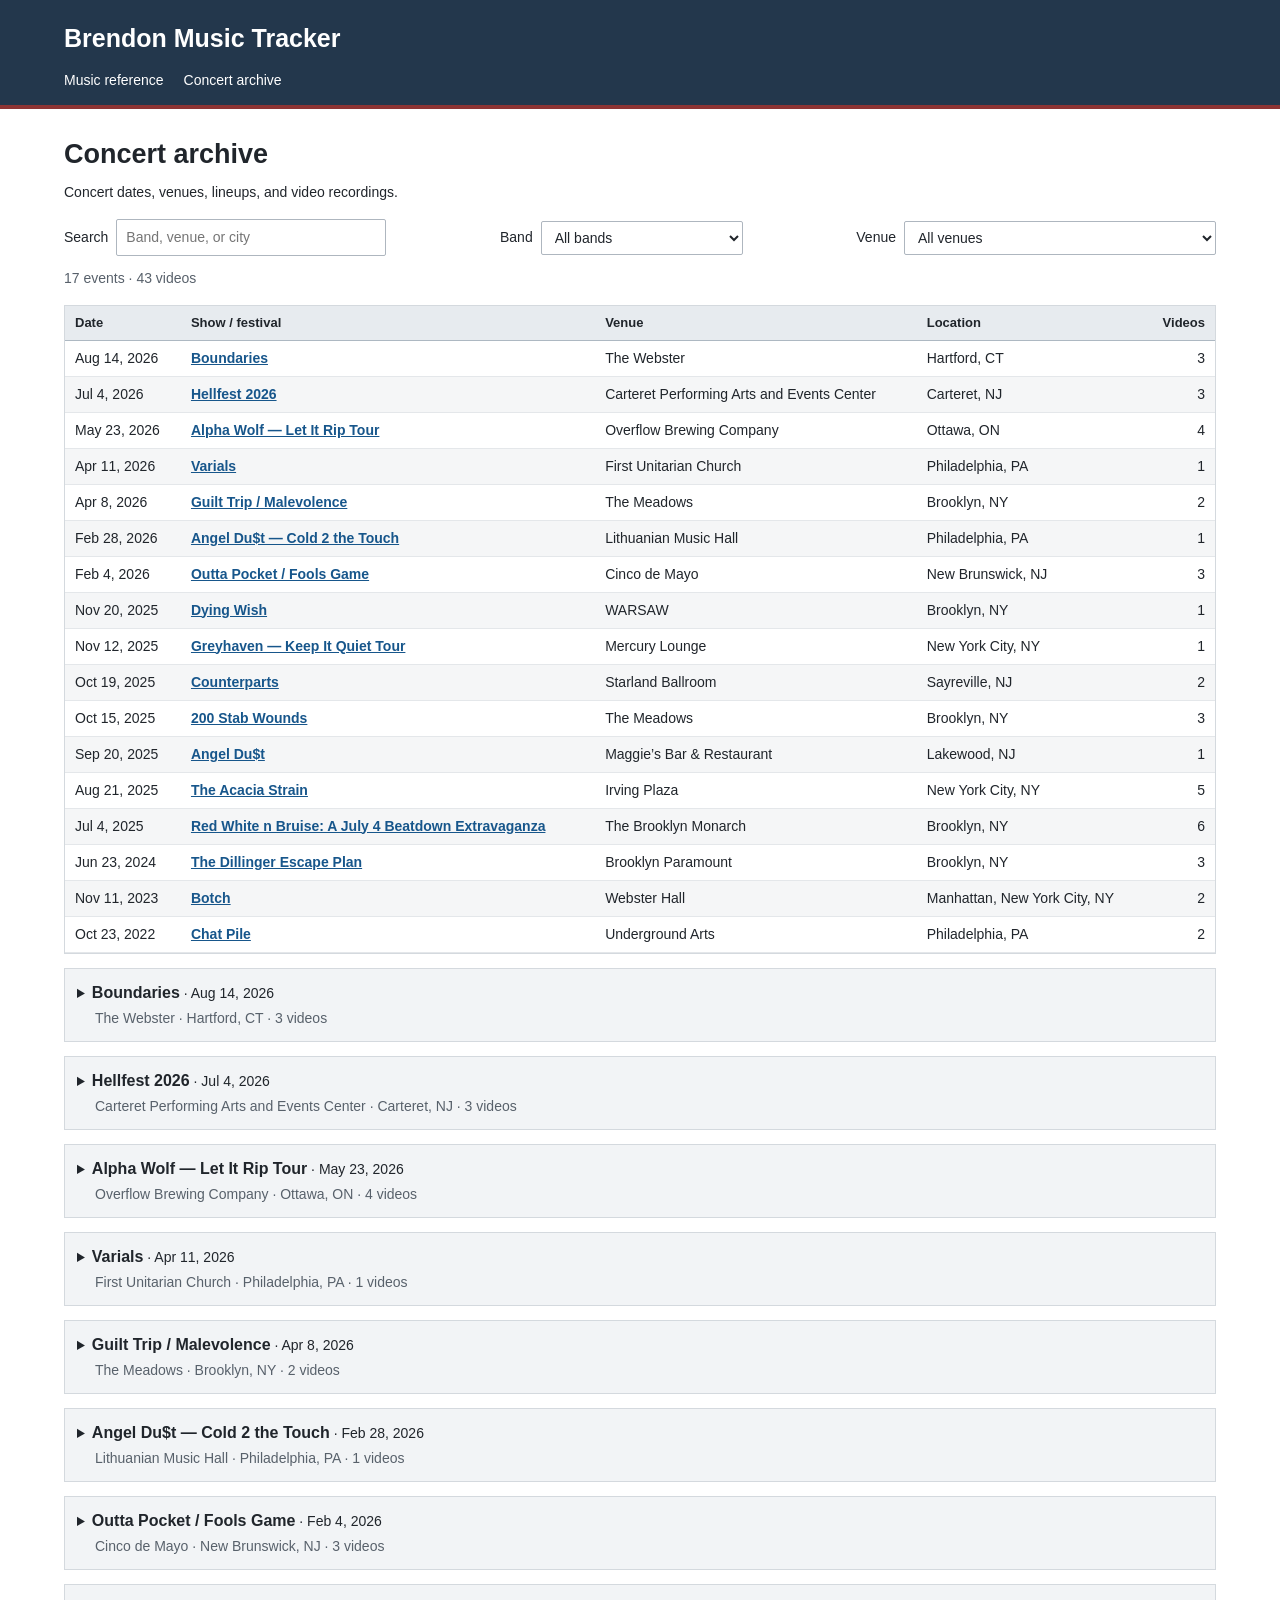
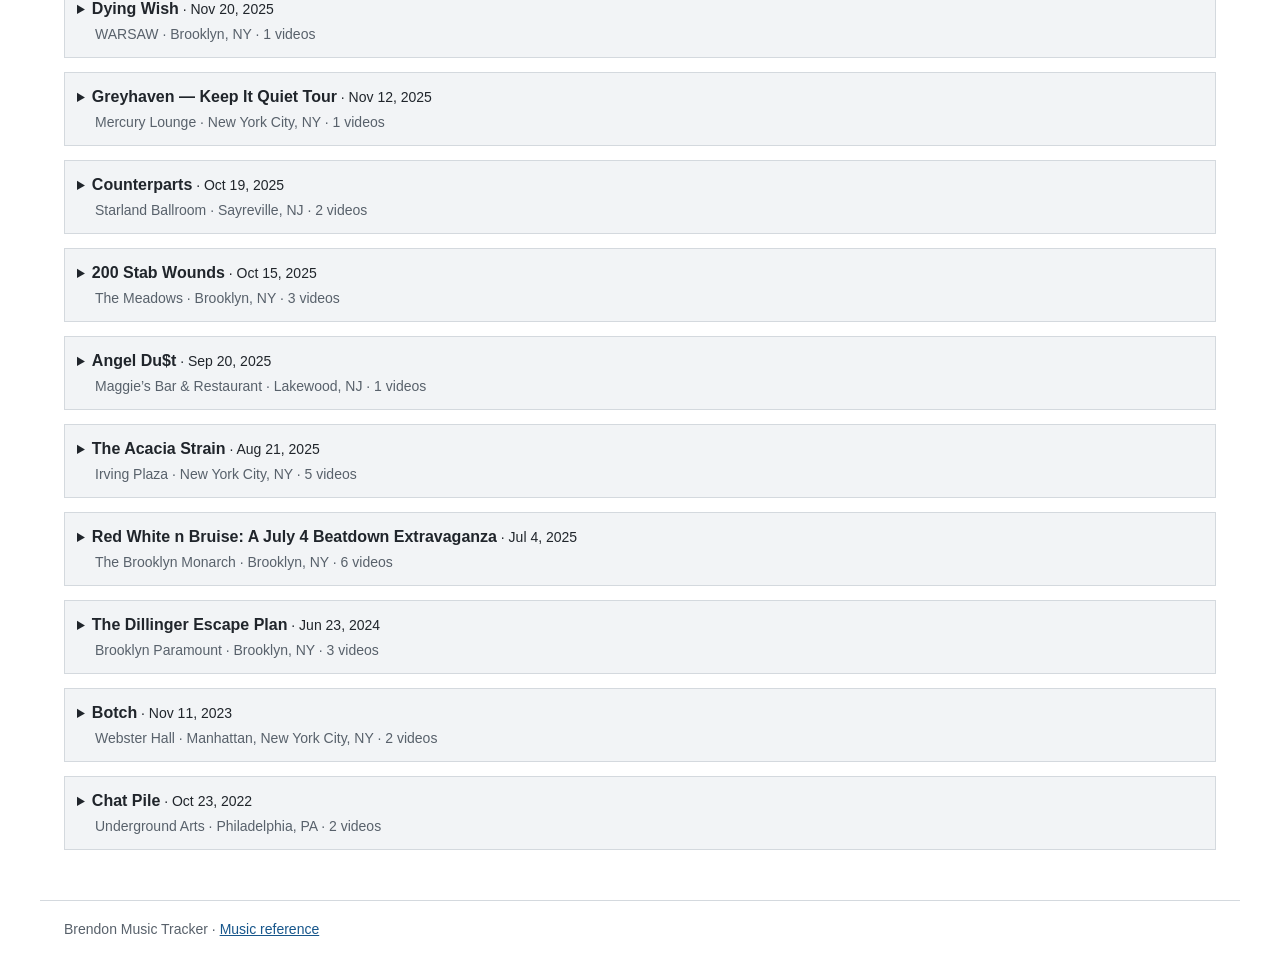
==== commit 1f9547a0: "Tracker Update 2" ====
--- a/concerts/index.html
+++ b/concerts/index.html
@@ -1 +1 @@
-<!doctype html><html lang="en"><head><meta charset="utf-8"><meta name="viewport" content="width=device-width,initial-scale=1"><title>Concert archive — Brendon Music Tracker</title><link rel="stylesheet" href="../styles.css"></head><body><header><div class="header-inner"><a class="brand" href="../">Brendon Music Tracker</a><nav aria-label="Main navigation"><a href="../">Music reference</a><a href="./" aria-current="page">Concert archive</a></nav></div></header><main><h1>Concert archive</h1><p>Concert dates, venues, lineups, and video recordings.</p><div class="tools"><label>Search <input id="search" type="search" placeholder="Band, venue, or city"></label><label>Band <select id="band"><option value="">All bands</option></select></label><label>Venue <select id="venue"><option value="">All venues</option></select></label></div><p id="results" class="summary" aria-live="polite"></p><div class="table-wrap"><table class="event-table"><thead><tr><th>Date</th><th>Show / festival</th><th>Venue</th><th>Location</th><th class="number">Videos</th></tr></thead><tbody id="eventRows"></tbody></table></div><div id="events"></div></main><footer>Brendon Music Tracker · <a href="../">Music reference</a></footer><script id="concert-data" type="application/json">[{"id": "2026-08-14-the-webster", "date": "2026-08-14", "title": "Boundaries", "eventType": "show", "venue": "The Webster", "city": "Hartford", "region": "CT", "lineup": ["Boundaries", "Orthodox", "Slamwich", "Montclair", "Can't Lose", "Quarantined"], "metadataSource": "Brendon \u2014 supplied date, venue, and lineup", "media": [{"id": "clip-Snapchat-551891669", "type": "video", "file": "media/Snapchat-551891669.mp4", "poster": "media/Snapchat-551891669.jpg", "durationSeconds": 77.58}, {"id": "clip-Snapchat-1401195536", "type": "video", "file": "media/Snapchat-1401195536.mp4", "poster": "media/Snapchat-1401195536.jpg", "durationSeconds": 26.47}, {"id": "clip-Snapchat-497828907", "type": "video", "file": "media/Snapchat-497828907.mp4", "poster": "media/Snapchat-497828907.jpg", "durationSeconds": 20.06}]}, {"id": "2026-07-04-hellfest", "date": "2026-07-04", "title": "Hellfest 2026", "eventType": "festival", "venue": null, "city": "Carteret", "region": "NJ", "lineup": [], "media": [{"id": "clip-Snapchat-2130549841", "type": "video", "file": "media/Snapchat-2130549841.mp4", "poster": "media/Snapchat-2130549841.jpg", "durationSeconds": 22.69}, {"id": "clip-Snapchat-1879853787", "type": "video", "file": "media/Snapchat-1879853787.mp4", "poster": "media/Snapchat-1879853787.jpg", "durationSeconds": 19.52}, {"id": "clip-Snapchat-985783480", "type": "video", "file": "media/Snapchat-985783480.mp4", "poster": "media/Snapchat-985783480.jpg", "durationSeconds": 44.98}], "metadataSource": "Brendon \u2014 supplied date, festival name, and location"}, {"id": "2026-05-23-overflow-ottawa", "date": "2026-05-23", "title": "Alpha Wolf \u2014 Let It Rip Tour", "eventType": "show", "venue": "Overflow Brewing Company", "city": "Ottawa", "region": "ON", "country": "Canada", "lineup": ["Alpha Wolf", "Gideon", "Mugshot", "Resolve"], "lineupSource": "https://www.jambase.com/show/alpha-wolf-overflow-brewing-company-20260523", "media": [{"id": "clip-Snapchat-1278115121", "type": "video", "file": "media/Snapchat-1278115121.mp4", "poster": "media/Snapchat-1278115121.jpg", "durationSeconds": 34.21}, {"id": "clip-Snapchat-28642455", "type": "video", "file": "media/Snapchat-28642455.mp4", "poster": "media/Snapchat-28642455.jpg", "durationSeconds": 20.07}, {"id": "clip-Snapchat-1859574949", "type": "video", "file": "media/Snapchat-1859574949.mp4", "poster": "media/Snapchat-1859574949.jpg", "durationSeconds": 74.3}, {"id": "clip-Snapchat-1435218506", "type": "video", "file": "media/Snapchat-1435218506.mp4", "poster": "media/Snapchat-1435218506.jpg", "durationSeconds": 20.73}]}, {"id": "2026-04-11-first-unitarian-church", "date": "2026-04-11", "title": "Varials", "eventType": "show", "venue": "First Unitarian Church", "city": "Philadelphia", "region": "PA", "lineup": ["Varials", "UnityTX", "Boltcutter", "heavy//hitter"], "metadataSource": "Brendon \u2014 supplied date, venue, and lineup", "media": [{"id": "clip-Snapchat-73623320", "type": "video", "file": "media/Snapchat-73623320.mp4", "poster": "media/Snapchat-73623320.jpg", "durationSeconds": 78.14}]}, {"id": "2026-04-08-the-meadows", "date": "2026-04-08", "title": "Guilt Trip / Malevolence", "eventType": "show", "venue": "The Meadows", "city": "Brooklyn", "region": "NY", "lineup": ["Guilt Trip", "Malevolence", "Chamber", "Shoot Da 5"], "lineupSource": "https://www.concertarchives.org/bands/shoot-da-5", "dateSource": "https://www.nuclearblast.com/blogs/news/malevolence-announce-co-headline-spring-tour-with-guilt-trip", "media": [{"id": "clip-Snapchat-1630604663", "type": "video", "file": "media/Snapchat-1630604663.mp4", "poster": "media/Snapchat-1630604663.jpg", "durationSeconds": 16.88}, {"id": "clip-Snapchat-423247295", "type": "video", "file": "media/Snapchat-423247295.mp4", "poster": "media/Snapchat-423247295.jpg", "durationSeconds": 25.84}]}, {"id": "2026-02-28-lithuanian-music-hall", "date": "2026-02-28", "title": "Angel Du$t \u2014 Cold 2 the Touch", "eventType": "show", "venue": "Lithuanian Music Hall", "city": "Philadelphia", "region": "PA", "lineup": ["Angel Du$t", "Crown of Thornz", "Combust", "Love Sick"], "lineupSource": "https://philly.askapunk.net/place/35/Lithuanian%20Music%20Hall", "media": [{"id": "clip-Snapchat-984201564", "type": "video", "file": "media/Snapchat-984201564.mp4", "poster": "media/Snapchat-984201564.jpg", "durationSeconds": 4.85}]}, {"id": "2026-02-04-cinco-de-mayo", "date": "2026-02-04", "venue": "Cinco de Mayo", "city": "New Brunswick", "region": "NJ", "lineup": ["Outta Pocket", "Fools Game", "Invoke", "Deprave", "Terminal"], "lineupSource": "https://www.concertarchives.org/bands/fools-game", "media": [{"id": "clip-1", "type": "video", "file": "media/PXL_20260205_011247145.mp4", "poster": "media/PXL_20260205_011247145.jpg", "durationSeconds": 40.17}, {"id": "clip-2", "type": "video", "file": "media/PXL_20260205_011740552.mp4", "poster": "media/PXL_20260205_011740552.jpg", "durationSeconds": 47.46}, {"id": "clip-3", "type": "video", "file": "media/PXL_20260205_020601133.mp4", "poster": "media/PXL_20260205_020601133.jpg", "durationSeconds": 24.58}]}, {"id": "2025-11-20-warsaw", "date": "2025-11-20", "title": "Dying Wish", "eventType": "show", "venue": "WARSAW", "city": "Brooklyn", "region": "NY", "lineup": ["Dying Wish", "Static Dress", "Gouge Away", "Orthodox", "Boltcutter"], "metadataSource": "Brendon \u2014 date, venue, and lineup supplied", "media": [{"id": "clip-Snapchat-1591895163", "type": "video", "file": "media/Snapchat-1591895163.mp4", "poster": "media/Snapchat-1591895163.jpg", "durationSeconds": 21.48}]}, {"id": "2025-11-12-mercury-lounge", "date": "2025-11-12", "title": "Greyhaven \u2014 Keep It Quiet Tour", "eventType": "show", "venue": "Mercury Lounge", "city": "New York City", "region": "NY", "lineup": ["Greyhaven", "Fox Lake", "Commoner"], "lineupSource": "https://discover.events.com/us/new-york/bowery/e/amp/leisure/greyhaven-quiet-tour-mercury-lounge-454652069", "media": [{"id": "clip-Snapchat-1795023039", "type": "video", "file": "media/Snapchat-1795023039.mp4", "poster": "media/Snapchat-1795023039.jpg", "durationSeconds": 12.77}]}, {"id": "2025-10-19-starland-ballroom", "date": "2025-10-19", "title": "Counterparts", "eventType": "show", "venue": "Starland Ballroom", "city": "Sayreville", "region": "NJ", "lineup": ["Counterparts", "thrown", "156/Silence", "Split Chain"], "metadataSource": "Brendon \u2014 date, venue, and lineup supplied", "media": [{"id": "clip-Snapchat-1907438733", "type": "video", "file": "media/Snapchat-1907438733.mp4", "poster": "media/Snapchat-1907438733.jpg", "durationSeconds": 6.54}, {"id": "clip-Snapchat-795180330", "type": "video", "file": "media/Snapchat-795180330.mp4", "poster": "media/Snapchat-795180330.jpg", "durationSeconds": 16.41}]}, {"id": "2025-10-15-the-meadows", "date": "2025-10-15", "title": "200 Stab Wounds", "eventType": "show", "venue": "The Meadows", "city": "Brooklyn", "region": "NY", "lineup": ["200 Stab Wounds", "No Cure", "Gored Embrace", "Bastardane"], "lineupSource": "https://www.ohmyrockness.com/shows/457229-200-stab-wounds-no-cure-gored-embrace-bastardane-the-meadows", "media": [{"id": "clip-Snapchat-1989670374", "type": "video", "file": "media/Snapchat-1989670374.mp4", "poster": "media/Snapchat-1989670374.jpg", "durationSeconds": 13.29}, {"id": "clip-Snapchat-745239812", "type": "video", "file": "media/Snapchat-745239812.mp4", "poster": "media/Snapchat-745239812.jpg", "durationSeconds": 11.15}, {"id": "clip-Snapchat-1219841262", "type": "video", "file": "media/Snapchat-1219841262.mp4", "poster": "media/Snapchat-1219841262.jpg", "durationSeconds": 16.85}]}, {"id": "2025-09-20-maggies", "date": "2025-09-20", "title": "Angel Du$t", "venue": "Maggie\u2019s Bar & Restaurant", "city": "Lakewood", "region": "NJ", "lineup": ["Angel Du$t", "Division of Mind", "Crush Your Soul", "Buffout", "Bodylock"], "lineupSource": "https://www.concertarchives.org/concerts/angel-du-t-division-of-mind-crush-your-soul-buffout-bodylock", "media": [{"id": "clip-2083701399", "type": "video", "file": "media/Snapchat-2083701399.mp4", "poster": "media/Snapchat-2083701399.jpg", "durationSeconds": 8.64}]}, {"id": "2025-08-21-irving-plaza", "date": "2025-08-21", "title": "The Acacia Strain", "venue": "Irving Plaza", "city": "New York City", "region": "NY", "lineup": ["The Acacia Strain", "Bodysnatcher", "Ingrown", "Tribal Gaze", "No Cure"], "lineupSource": "https://www.pollstar.com/events/the-acacia-strain-at-irving-plaza-8956085", "media": [{"id": "clip-Snapchat-1717365173(1)", "type": "video", "file": "media/Snapchat-1717365173(1).mp4", "poster": "media/Snapchat-1717365173(1).jpg", "durationSeconds": 15.88}, {"id": "clip-Snapchat-812135779(1)", "type": "video", "file": "media/Snapchat-812135779(1).mp4", "poster": "media/Snapchat-812135779(1).jpg", "durationSeconds": 25.18}, {"id": "clip-Snapchat-43350684", "type": "video", "file": "media/Snapchat-43350684.mp4", "poster": "media/Snapchat-43350684.jpg", "durationSeconds": 15.78}, {"id": "clip-Snapchat-994494933", "type": "video", "file": "media/Snapchat-994494933.mp4", "poster": "media/Snapchat-994494933.jpg", "durationSeconds": 13.26}, {"id": "clip-Snapchat-94451411", "type": "video", "file": "media/Snapchat-94451411.mp4", "poster": "media/Snapchat-94451411.jpg", "durationSeconds": 15.91}]}, {"id": "2025-07-04-red-white-n-bruise", "date": "2025-07-04", "title": "Red White n Bruise: A July 4 Beatdown Extravaganza", "venue": "The Brooklyn Monarch", "city": "Brooklyn", "region": "NY", "lineup": ["Orthodox", "VCTMS", "Crystal Lake", "Not Enough Space", "Mugshot", "Omerta", "Face Yourself", "fromjoy", "Newcomer"], "lineupSource": "https://www.concertarchives.org/concerts/red-white-n-bruise-a-july-4-beatdown-extravaganza", "media": [{"id": "clip-1180802422", "type": "video", "file": "media/Snapchat-1180802422.mp4", "poster": "media/Snapchat-1180802422.jpg", "durationSeconds": 10.12}, {"id": "clip-315173812", "type": "video", "file": "media/Snapchat-315173812.mp4", "poster": "media/Snapchat-315173812.jpg", "durationSeconds": 19.18}, {"id": "clip-978533766", "type": "video", "file": "media/Snapchat-978533766.mp4", "poster": "media/Snapchat-978533766.jpg", "durationSeconds": 12.03}, {"id": "clip-1215413871", "type": "video", "file": "media/Snapchat-1215413871.mp4", "poster": "media/Snapchat-1215413871.jpg", "durationSeconds": 18.45}, {"id": "clip-661707215", "type": "video", "file": "media/Snapchat-661707215.mp4", "poster": "media/Snapchat-661707215.jpg", "durationSeconds": 10.93}, {"id": "clip-619465806", "type": "video", "file": "media/Snapchat-619465806.mp4", "poster": "media/Snapchat-619465806.jpg", "durationSeconds": 8.13}]}, {"id": "2024-06-23-brooklyn-paramount", "date": "2024-06-23", "title": "The Dillinger Escape Plan", "eventType": "show", "venue": "Brooklyn Paramount", "city": "Brooklyn", "region": "NY", "lineup": ["The Dillinger Escape Plan", "Deadguy", "Candy", "Car Bomb", "The Callous Daoboys"], "metadataSource": "Brendon \u2014 date, venue, and lineup supplied", "media": [{"id": "clip-Snapchat-1928399279(1)", "type": "video", "file": "media/Snapchat-1928399279(1).mp4", "poster": "media/Snapchat-1928399279(1).jpg", "durationSeconds": 6.83}, {"id": "clip-Snapchat-1632477539(1)", "type": "video", "file": "media/Snapchat-1632477539(1).mp4", "poster": "media/Snapchat-1632477539(1).jpg", "durationSeconds": 11.45}, {"id": "clip-Snapchat-372621970(1)", "type": "video", "file": "media/Snapchat-372621970(1).mp4", "poster": "media/Snapchat-372621970(1).jpg", "durationSeconds": 9.73}]}, {"id": "2023-11-11-webster-hall", "date": "2023-11-11", "title": "Botch", "eventType": "show", "venue": "Webster Hall", "city": "Manhattan, New York City", "region": "NY", "lineup": ["Botch", "Uniform"], "lineupSource": "https://sargenthouse.com/blogs/botch?p=2", "media": [{"id": "clip-Snapchat-1685223318", "type": "video", "file": "media/Snapchat-1685223318.mp4", "poster": "media/Snapchat-1685223318.jpg", "durationSeconds": 11.32}, {"id": "clip-Snapchat-686120641", "type": "video", "file": "media/Snapchat-686120641.mp4", "poster": "media/Snapchat-686120641.jpg", "durationSeconds": 7.67}]}, {"id": "2022-10-23-underground-arts", "date": "2022-10-23", "title": "Chat Pile", "eventType": "show", "venue": "Underground Arts", "city": "Philadelphia", "region": "PA", "lineup": ["Chat Pile", "Planning for Burial", "Orphan Donor"], "lineupSource": "https://www.brooklynvegan.com/chat-pile-and-no-coast-fest-founder-interview-each-other-about-noise-rocks-current-moment-dream-reunions-more/", "media": [{"id": "clip-Snapchat-1691608705", "type": "video", "file": "media/Snapchat-1691608705.mp4", "poster": "media/Snapchat-1691608705.jpg", "durationSeconds": 18.88}, {"id": "clip-Snapchat-727207933", "type": "video", "file": "media/Snapchat-727207933.mp4", "poster": "media/Snapchat-727207933.jpg", "durationSeconds": 14.47}]}]</script><script src="app.js"></script></body></html>+<!doctype html><html lang="en"><head><meta charset="utf-8"><meta name="viewport" content="width=device-width,initial-scale=1"><title>Concert archive — Brendon Music Tracker</title><link rel="stylesheet" href="../styles.css"></head><body><header><div class="header-inner"><a class="brand" href="../">Brendon Music Tracker</a><nav aria-label="Main navigation"><a href="../">Music reference</a><a href="./" aria-current="page">Concert archive</a></nav></div></header><main><h1>Concert archive</h1><p>Concert dates, venues, lineups, and video recordings.</p><div class="tools"><label>Search <input id="search" type="search" placeholder="Band, venue, or city"></label><label>Band <select id="band"><option value="">All bands</option></select></label><label>Venue <select id="venue"><option value="">All venues</option></select></label></div><p id="results" class="summary" aria-live="polite"></p><div class="table-wrap"><table class="event-table"><thead><tr><th>Date</th><th>Show / festival</th><th>Venue</th><th>Location</th><th class="number">Videos</th></tr></thead><tbody id="eventRows"></tbody></table></div><div id="events"></div></main><footer>Brendon Music Tracker · <a href="../">Music reference</a></footer><script id="concert-data" type="application/json">[{"id": "2026-08-14-the-webster", "date": "2026-08-14", "title": "Boundaries", "eventType": "show", "venue": "The Webster", "city": "Hartford", "region": "CT", "lineup": ["Boundaries", "Orthodox", "Slamwich", "Montclair", "Can't Lose", "Quarantined"], "metadataSource": "Brendon \u2014 supplied date, venue, and lineup", "media": [{"id": "clip-Snapchat-551891669", "type": "video", "file": "media/Snapchat-551891669.mp4", "poster": "media/Snapchat-551891669.jpg", "durationSeconds": 77.58}, {"id": "clip-Snapchat-1401195536", "type": "video", "file": "media/Snapchat-1401195536.mp4", "poster": "media/Snapchat-1401195536.jpg", "durationSeconds": 26.47}, {"id": "clip-Snapchat-497828907", "type": "video", "file": "media/Snapchat-497828907.mp4", "poster": "media/Snapchat-497828907.jpg", "durationSeconds": 20.06}]}, {"id": "2026-07-04-hellfest", "date": "2026-07-04", "title": "Hellfest 2026", "eventType": "festival", "venue": "Carteret Performing Arts and Events Center", "city": "Carteret", "region": "NJ", "lineup": [], "media": [{"id": "clip-Snapchat-2130549841", "type": "video", "file": "media/Snapchat-2130549841.mp4", "poster": "media/Snapchat-2130549841.jpg", "durationSeconds": 22.69}, {"id": "clip-Snapchat-1879853787", "type": "video", "file": "media/Snapchat-1879853787.mp4", "poster": "media/Snapchat-1879853787.jpg", "durationSeconds": 19.52}, {"id": "clip-Snapchat-985783480", "type": "video", "file": "media/Snapchat-985783480.mp4", "poster": "media/Snapchat-985783480.jpg", "durationSeconds": 44.98}], "metadataSource": "Brendon \u2014 supplied date, festival name, and location"}, {"id": "2026-05-23-overflow-ottawa", "date": "2026-05-23", "title": "Alpha Wolf \u2014 Let It Rip Tour", "eventType": "show", "venue": "Overflow Brewing Company", "city": "Ottawa", "region": "ON", "country": "Canada", "lineup": ["Alpha Wolf", "Gideon", "Mugshot", "Resolve"], "lineupSource": "https://www.jambase.com/show/alpha-wolf-overflow-brewing-company-20260523", "media": [{"id": "clip-Snapchat-1278115121", "type": "video", "file": "media/Snapchat-1278115121.mp4", "poster": "media/Snapchat-1278115121.jpg", "durationSeconds": 34.21}, {"id": "clip-Snapchat-28642455", "type": "video", "file": "media/Snapchat-28642455.mp4", "poster": "media/Snapchat-28642455.jpg", "durationSeconds": 20.07}, {"id": "clip-Snapchat-1859574949", "type": "video", "file": "media/Snapchat-1859574949.mp4", "poster": "media/Snapchat-1859574949.jpg", "durationSeconds": 74.3}, {"id": "clip-Snapchat-1435218506", "type": "video", "file": "media/Snapchat-1435218506.mp4", "poster": "media/Snapchat-1435218506.jpg", "durationSeconds": 20.73}]}, {"id": "2026-04-11-first-unitarian-church", "date": "2026-04-11", "title": "Varials", "eventType": "show", "venue": "First Unitarian Church", "city": "Philadelphia", "region": "PA", "lineup": ["Varials", "UnityTX", "Boltcutter", "heavy//hitter"], "metadataSource": "Brendon \u2014 supplied date, venue, and lineup", "media": [{"id": "clip-Snapchat-73623320", "type": "video", "file": "media/Snapchat-73623320.mp4", "poster": "media/Snapchat-73623320.jpg", "durationSeconds": 78.14}]}, {"id": "2026-04-08-the-meadows", "date": "2026-04-08", "title": "Guilt Trip / Malevolence", "eventType": "show", "venue": "The Meadows", "city": "Brooklyn", "region": "NY", "lineup": ["Guilt Trip", "Malevolence", "Chamber", "Shoot Da 5"], "lineupSource": "https://www.concertarchives.org/bands/shoot-da-5", "dateSource": "https://www.nuclearblast.com/blogs/news/malevolence-announce-co-headline-spring-tour-with-guilt-trip", "media": [{"id": "clip-Snapchat-1630604663", "type": "video", "file": "media/Snapchat-1630604663.mp4", "poster": "media/Snapchat-1630604663.jpg", "durationSeconds": 16.88}, {"id": "clip-Snapchat-423247295", "type": "video", "file": "media/Snapchat-423247295.mp4", "poster": "media/Snapchat-423247295.jpg", "durationSeconds": 25.84}]}, {"id": "2026-02-28-lithuanian-music-hall", "date": "2026-02-28", "title": "Angel Du$t \u2014 Cold 2 the Touch", "eventType": "show", "venue": "Lithuanian Music Hall", "city": "Philadelphia", "region": "PA", "lineup": ["Angel Du$t", "Crown of Thornz", "Combust", "Love Sick"], "lineupSource": "https://philly.askapunk.net/place/35/Lithuanian%20Music%20Hall", "media": [{"id": "clip-Snapchat-984201564", "type": "video", "file": "media/Snapchat-984201564.mp4", "poster": "media/Snapchat-984201564.jpg", "durationSeconds": 4.85}]}, {"id": "2026-02-04-cinco-de-mayo", "date": "2026-02-04", "venue": "Cinco de Mayo", "city": "New Brunswick", "region": "NJ", "lineup": ["Outta Pocket", "Fools Game", "Invoke", "Deprave", "Terminal"], "lineupSource": "https://www.concertarchives.org/bands/fools-game", "media": [{"id": "clip-1", "type": "video", "file": "media/PXL_20260205_011247145.mp4", "poster": "media/PXL_20260205_011247145.jpg", "durationSeconds": 40.17}, {"id": "clip-2", "type": "video", "file": "media/PXL_20260205_011740552.mp4", "poster": "media/PXL_20260205_011740552.jpg", "durationSeconds": 47.46}, {"id": "clip-3", "type": "video", "file": "media/PXL_20260205_020601133.mp4", "poster": "media/PXL_20260205_020601133.jpg", "durationSeconds": 24.58}], "title": "Outta Pocket / Fools Game"}, {"id": "2025-11-20-warsaw", "date": "2025-11-20", "title": "Dying Wish", "eventType": "show", "venue": "WARSAW", "city": "Brooklyn", "region": "NY", "lineup": ["Dying Wish", "Static Dress", "Gouge Away", "Orthodox", "Boltcutter"], "metadataSource": "Brendon \u2014 date, venue, and lineup supplied", "media": [{"id": "clip-Snapchat-1591895163", "type": "video", "file": "media/Snapchat-1591895163.mp4", "poster": "media/Snapchat-1591895163.jpg", "durationSeconds": 21.48}]}, {"id": "2025-11-12-mercury-lounge", "date": "2025-11-12", "title": "Greyhaven \u2014 Keep It Quiet Tour", "eventType": "show", "venue": "Mercury Lounge", "city": "New York City", "region": "NY", "lineup": ["Greyhaven", "Fox Lake", "Commoner"], "lineupSource": "https://discover.events.com/us/new-york/bowery/e/amp/leisure/greyhaven-quiet-tour-mercury-lounge-454652069", "media": [{"id": "clip-Snapchat-1795023039", "type": "video", "file": "media/Snapchat-1795023039.mp4", "poster": "media/Snapchat-1795023039.jpg", "durationSeconds": 12.77}]}, {"id": "2025-10-19-starland-ballroom", "date": "2025-10-19", "title": "Counterparts", "eventType": "show", "venue": "Starland Ballroom", "city": "Sayreville", "region": "NJ", "lineup": ["Counterparts", "thrown", "156/Silence", "Split Chain"], "metadataSource": "Brendon \u2014 date, venue, and lineup supplied", "media": [{"id": "clip-Snapchat-1907438733", "type": "video", "file": "media/Snapchat-1907438733.mp4", "poster": "media/Snapchat-1907438733.jpg", "durationSeconds": 6.54}, {"id": "clip-Snapchat-795180330", "type": "video", "file": "media/Snapchat-795180330.mp4", "poster": "media/Snapchat-795180330.jpg", "durationSeconds": 16.41}]}, {"id": "2025-10-15-the-meadows", "date": "2025-10-15", "title": "200 Stab Wounds", "eventType": "show", "venue": "The Meadows", "city": "Brooklyn", "region": "NY", "lineup": ["200 Stab Wounds", "No Cure", "Gored Embrace", "Bastardane"], "lineupSource": "https://www.ohmyrockness.com/shows/457229-200-stab-wounds-no-cure-gored-embrace-bastardane-the-meadows", "media": [{"id": "clip-Snapchat-1989670374", "type": "video", "file": "media/Snapchat-1989670374.mp4", "poster": "media/Snapchat-1989670374.jpg", "durationSeconds": 13.29}, {"id": "clip-Snapchat-745239812", "type": "video", "file": "media/Snapchat-745239812.mp4", "poster": "media/Snapchat-745239812.jpg", "durationSeconds": 11.15}, {"id": "clip-Snapchat-1219841262", "type": "video", "file": "media/Snapchat-1219841262.mp4", "poster": "media/Snapchat-1219841262.jpg", "durationSeconds": 16.85}]}, {"id": "2025-09-20-maggies", "date": "2025-09-20", "title": "Angel Du$t", "venue": "Maggie\u2019s Bar & Restaurant", "city": "Lakewood", "region": "NJ", "lineup": ["Angel Du$t", "Division of Mind", "Crush Your Soul", "Buffout", "Bodylock"], "lineupSource": "https://www.concertarchives.org/concerts/angel-du-t-division-of-mind-crush-your-soul-buffout-bodylock", "media": [{"id": "clip-2083701399", "type": "video", "file": "media/Snapchat-2083701399.mp4", "poster": "media/Snapchat-2083701399.jpg", "durationSeconds": 8.64}]}, {"id": "2025-08-21-irving-plaza", "date": "2025-08-21", "title": "The Acacia Strain", "venue": "Irving Plaza", "city": "New York City", "region": "NY", "lineup": ["The Acacia Strain", "Bodysnatcher", "Ingrown", "Tribal Gaze", "No Cure"], "lineupSource": "https://www.pollstar.com/events/the-acacia-strain-at-irving-plaza-8956085", "media": [{"id": "clip-Snapchat-1717365173(1)", "type": "video", "file": "media/Snapchat-1717365173(1).mp4", "poster": "media/Snapchat-1717365173(1).jpg", "durationSeconds": 15.88}, {"id": "clip-Snapchat-812135779(1)", "type": "video", "file": "media/Snapchat-812135779(1).mp4", "poster": "media/Snapchat-812135779(1).jpg", "durationSeconds": 25.18}, {"id": "clip-Snapchat-43350684", "type": "video", "file": "media/Snapchat-43350684.mp4", "poster": "media/Snapchat-43350684.jpg", "durationSeconds": 15.78}, {"id": "clip-Snapchat-994494933", "type": "video", "file": "media/Snapchat-994494933.mp4", "poster": "media/Snapchat-994494933.jpg", "durationSeconds": 13.26}, {"id": "clip-Snapchat-94451411", "type": "video", "file": "media/Snapchat-94451411.mp4", "poster": "media/Snapchat-94451411.jpg", "durationSeconds": 15.91}]}, {"id": "2025-07-04-red-white-n-bruise", "date": "2025-07-04", "title": "Red White n Bruise: A July 4 Beatdown Extravaganza", "venue": "The Brooklyn Monarch", "city": "Brooklyn", "region": "NY", "lineup": ["Orthodox", "VCTMS", "Crystal Lake", "Not Enough Space", "Mugshot", "Omerta", "Face Yourself", "fromjoy", "Newcomer"], "lineupSource": "https://www.concertarchives.org/concerts/red-white-n-bruise-a-july-4-beatdown-extravaganza", "media": [{"id": "clip-1180802422", "type": "video", "file": "media/Snapchat-1180802422.mp4", "poster": "media/Snapchat-1180802422.jpg", "durationSeconds": 10.12}, {"id": "clip-315173812", "type": "video", "file": "media/Snapchat-315173812.mp4", "poster": "media/Snapchat-315173812.jpg", "durationSeconds": 19.18}, {"id": "clip-978533766", "type": "video", "file": "media/Snapchat-978533766.mp4", "poster": "media/Snapchat-978533766.jpg", "durationSeconds": 12.03}, {"id": "clip-1215413871", "type": "video", "file": "media/Snapchat-1215413871.mp4", "poster": "media/Snapchat-1215413871.jpg", "durationSeconds": 18.45}, {"id": "clip-661707215", "type": "video", "file": "media/Snapchat-661707215.mp4", "poster": "media/Snapchat-661707215.jpg", "durationSeconds": 10.93}, {"id": "clip-619465806", "type": "video", "file": "media/Snapchat-619465806.mp4", "poster": "media/Snapchat-619465806.jpg", "durationSeconds": 8.13}]}, {"id": "2024-06-23-brooklyn-paramount", "date": "2024-06-23", "title": "The Dillinger Escape Plan", "eventType": "show", "venue": "Brooklyn Paramount", "city": "Brooklyn", "region": "NY", "lineup": ["The Dillinger Escape Plan", "Deadguy", "Candy", "Car Bomb", "The Callous Daoboys"], "metadataSource": "Brendon \u2014 date, venue, and lineup supplied", "media": [{"id": "clip-Snapchat-1928399279(1)", "type": "video", "file": "media/Snapchat-1928399279(1).mp4", "poster": "media/Snapchat-1928399279(1).jpg", "durationSeconds": 6.83}, {"id": "clip-Snapchat-1632477539(1)", "type": "video", "file": "media/Snapchat-1632477539(1).mp4", "poster": "media/Snapchat-1632477539(1).jpg", "durationSeconds": 11.45}, {"id": "clip-Snapchat-372621970(1)", "type": "video", "file": "media/Snapchat-372621970(1).mp4", "poster": "media/Snapchat-372621970(1).jpg", "durationSeconds": 9.73}]}, {"id": "2023-11-11-webster-hall", "date": "2023-11-11", "title": "Botch", "eventType": "show", "venue": "Webster Hall", "city": "Manhattan, New York City", "region": "NY", "lineup": ["Botch", "Uniform"], "lineupSource": "https://sargenthouse.com/blogs/botch?p=2", "media": [{"id": "clip-Snapchat-1685223318", "type": "video", "file": "media/Snapchat-1685223318.mp4", "poster": "media/Snapchat-1685223318.jpg", "durationSeconds": 11.32}, {"id": "clip-Snapchat-686120641", "type": "video", "file": "media/Snapchat-686120641.mp4", "poster": "media/Snapchat-686120641.jpg", "durationSeconds": 7.67}]}, {"id": "2022-10-23-underground-arts", "date": "2022-10-23", "title": "Chat Pile", "eventType": "show", "venue": "Underground Arts", "city": "Philadelphia", "region": "PA", "lineup": ["Chat Pile", "Planning for Burial", "Orphan Donor"], "lineupSource": "https://www.brooklynvegan.com/chat-pile-and-no-coast-fest-founder-interview-each-other-about-noise-rocks-current-moment-dream-reunions-more/", "media": [{"id": "clip-Snapchat-1691608705", "type": "video", "file": "media/Snapchat-1691608705.mp4", "poster": "media/Snapchat-1691608705.jpg", "durationSeconds": 18.88}, {"id": "clip-Snapchat-727207933", "type": "video", "file": "media/Snapchat-727207933.mp4", "poster": "media/Snapchat-727207933.jpg", "durationSeconds": 14.47}]}]</script><script src="app.js"></script></body></html>
